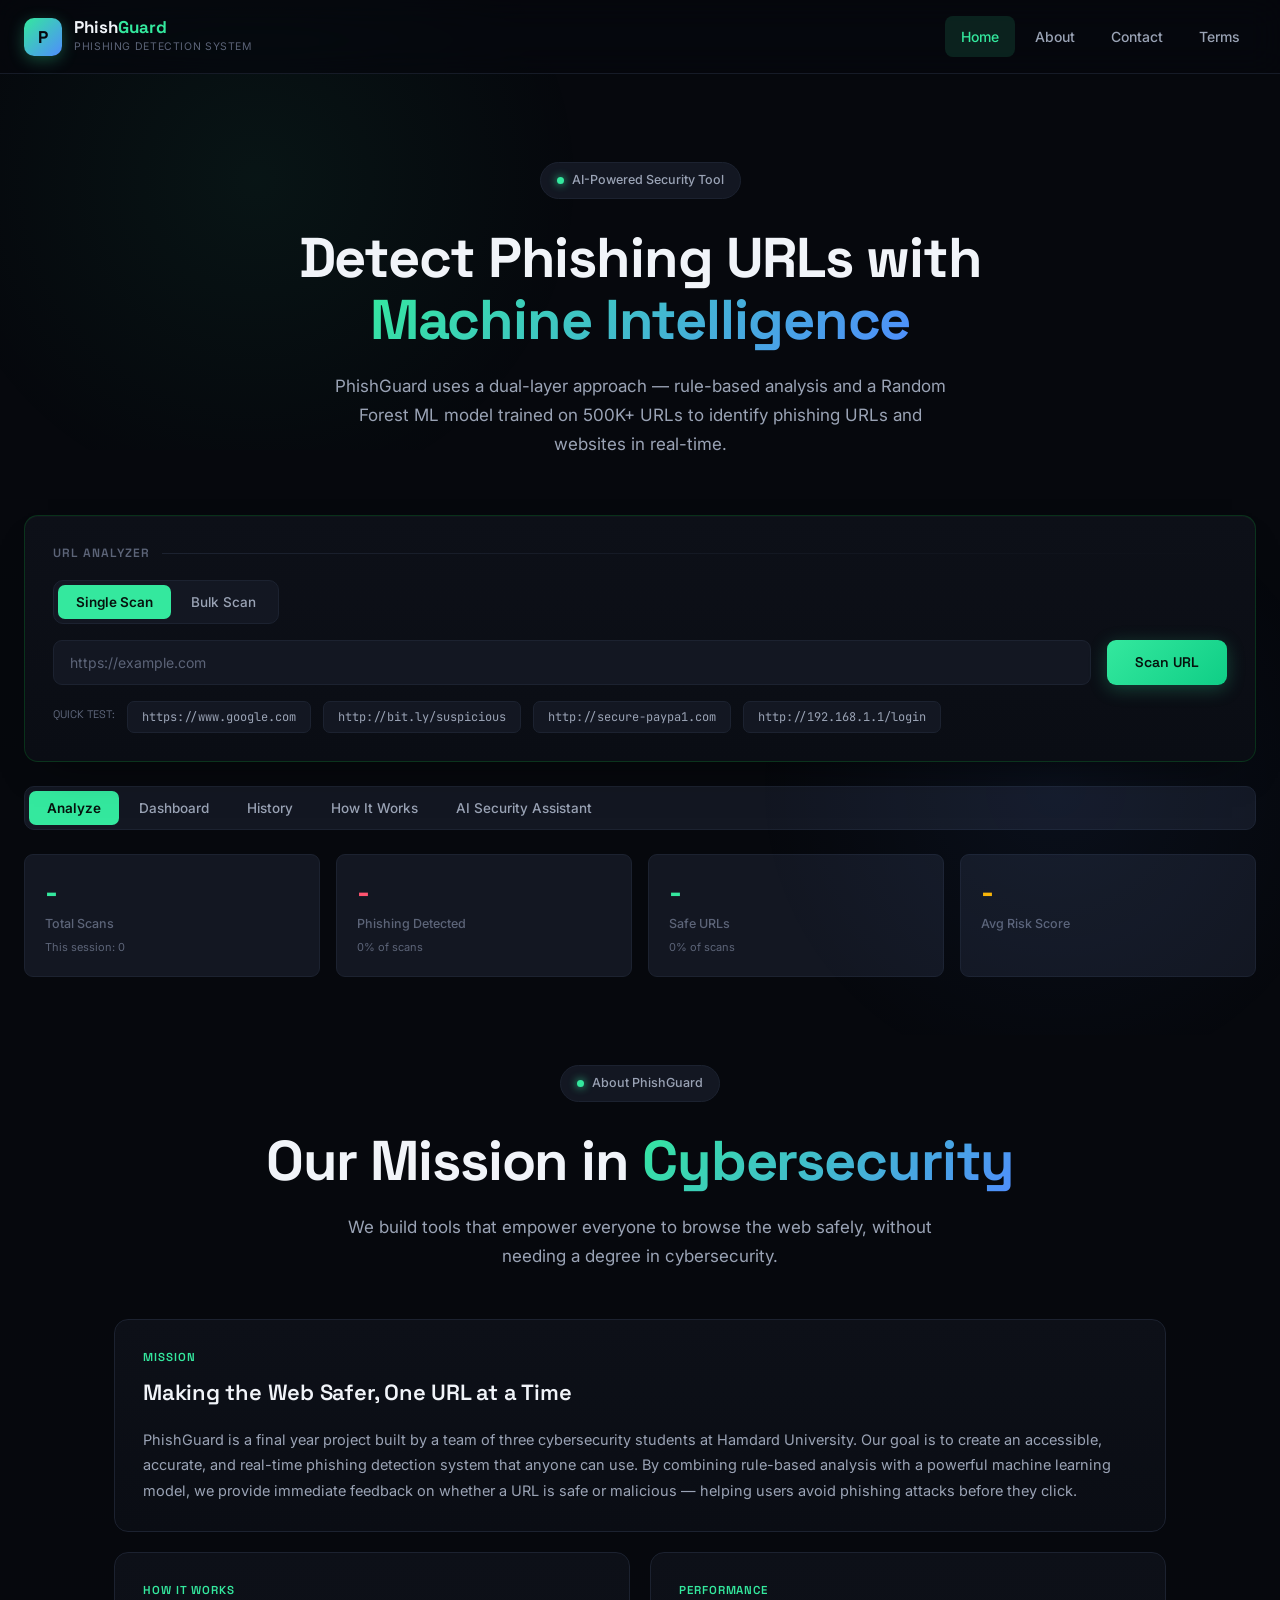
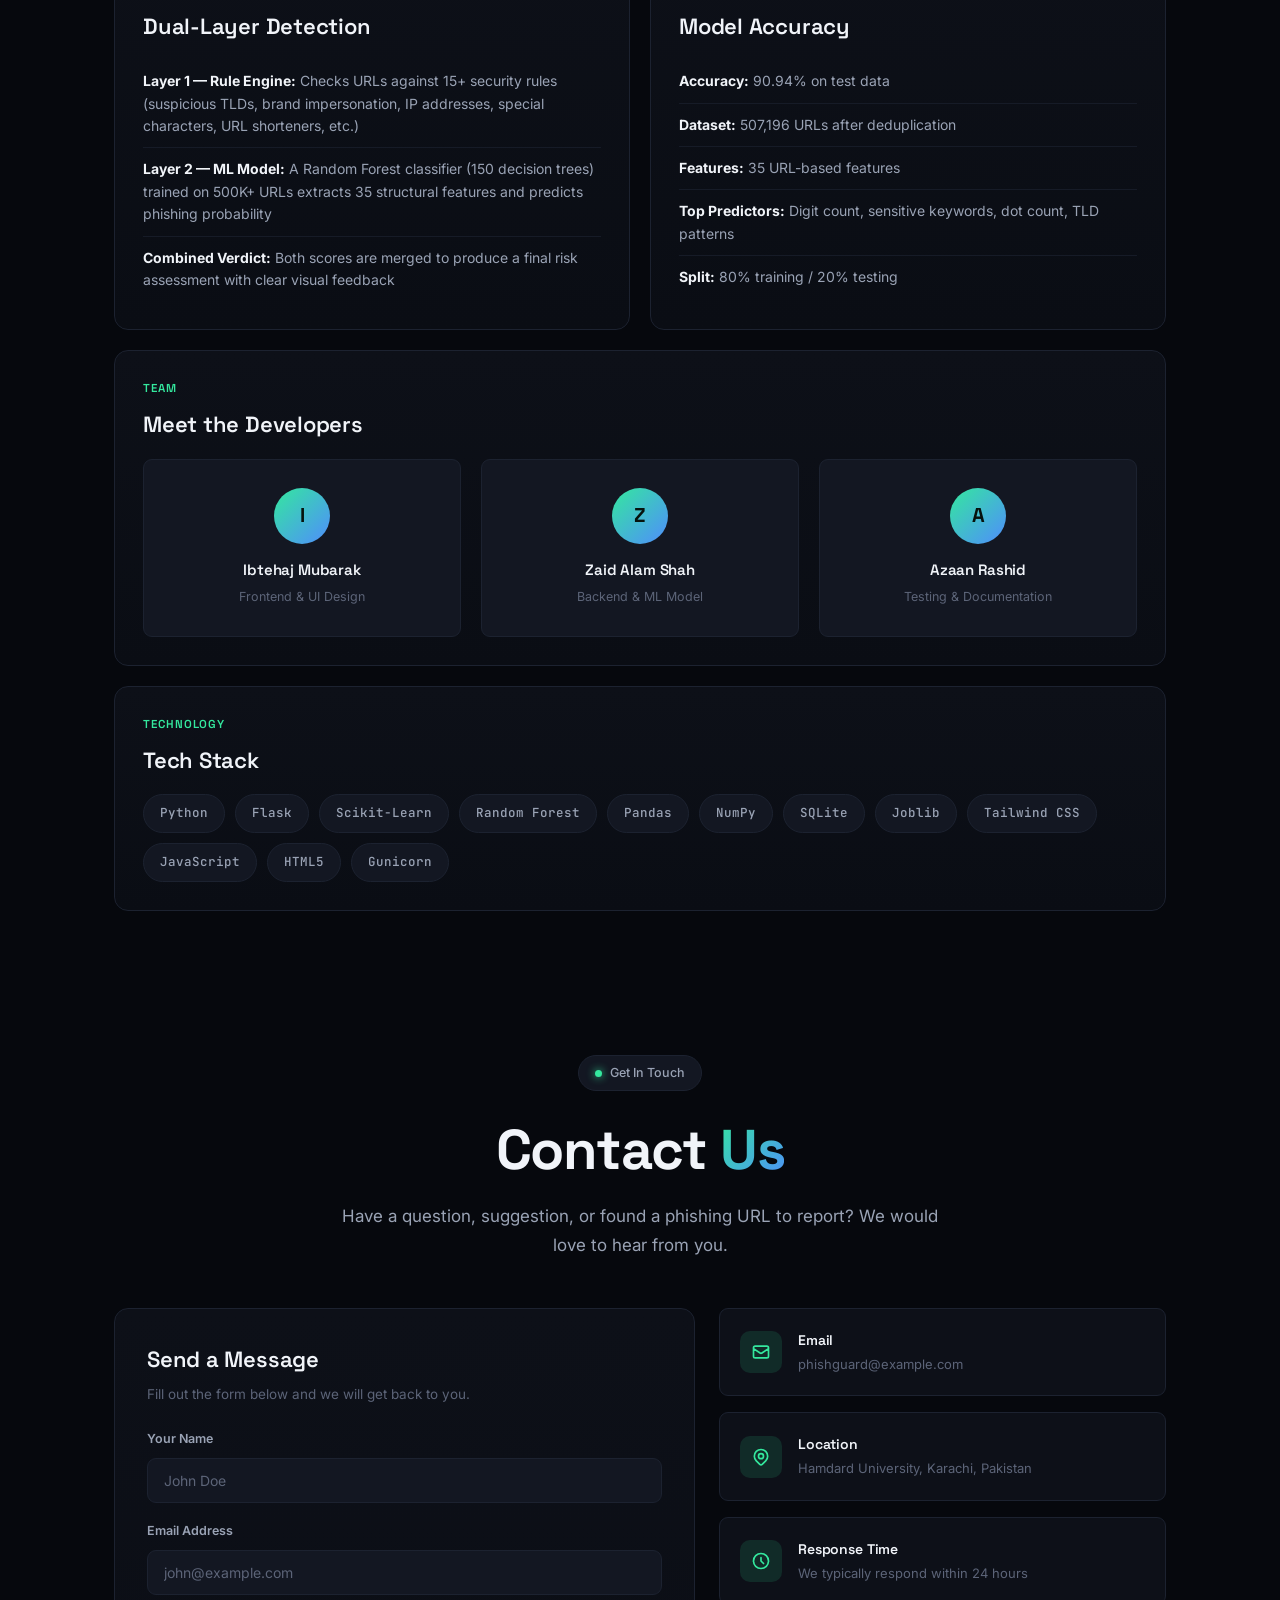
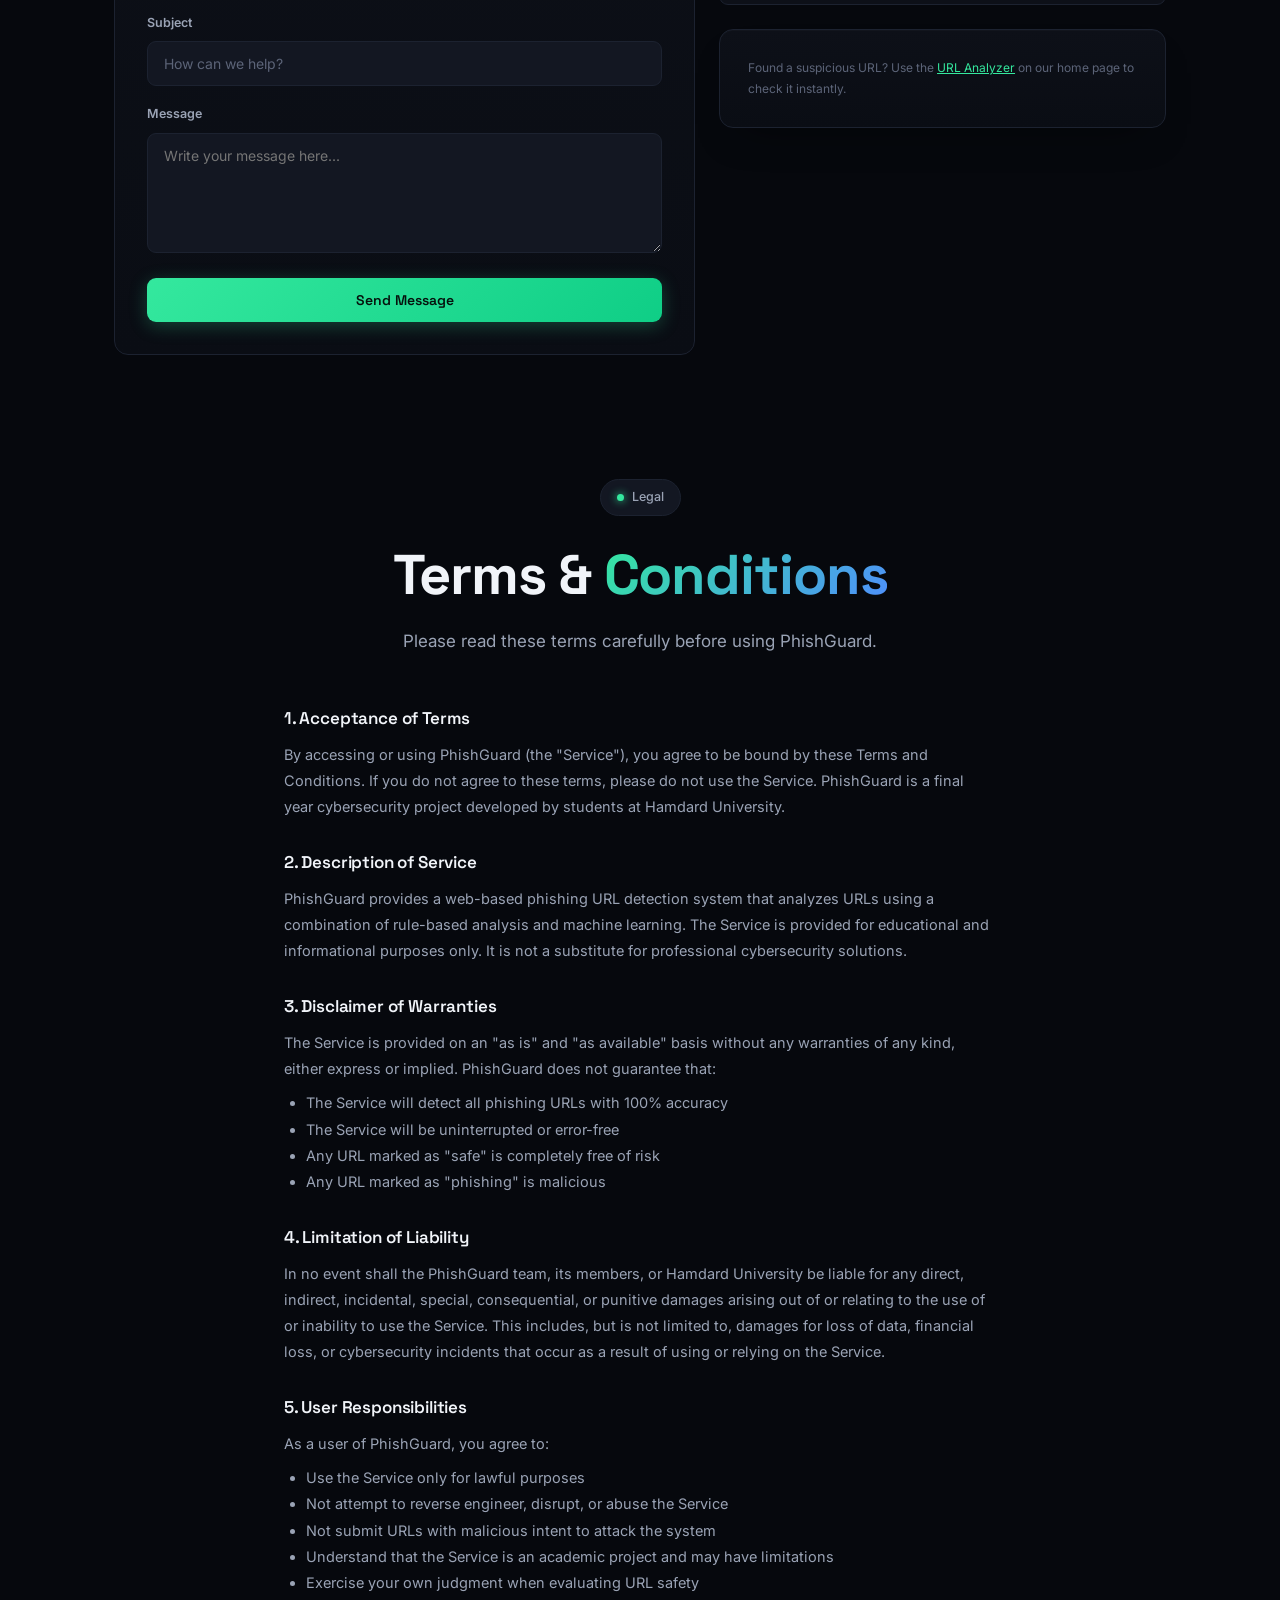
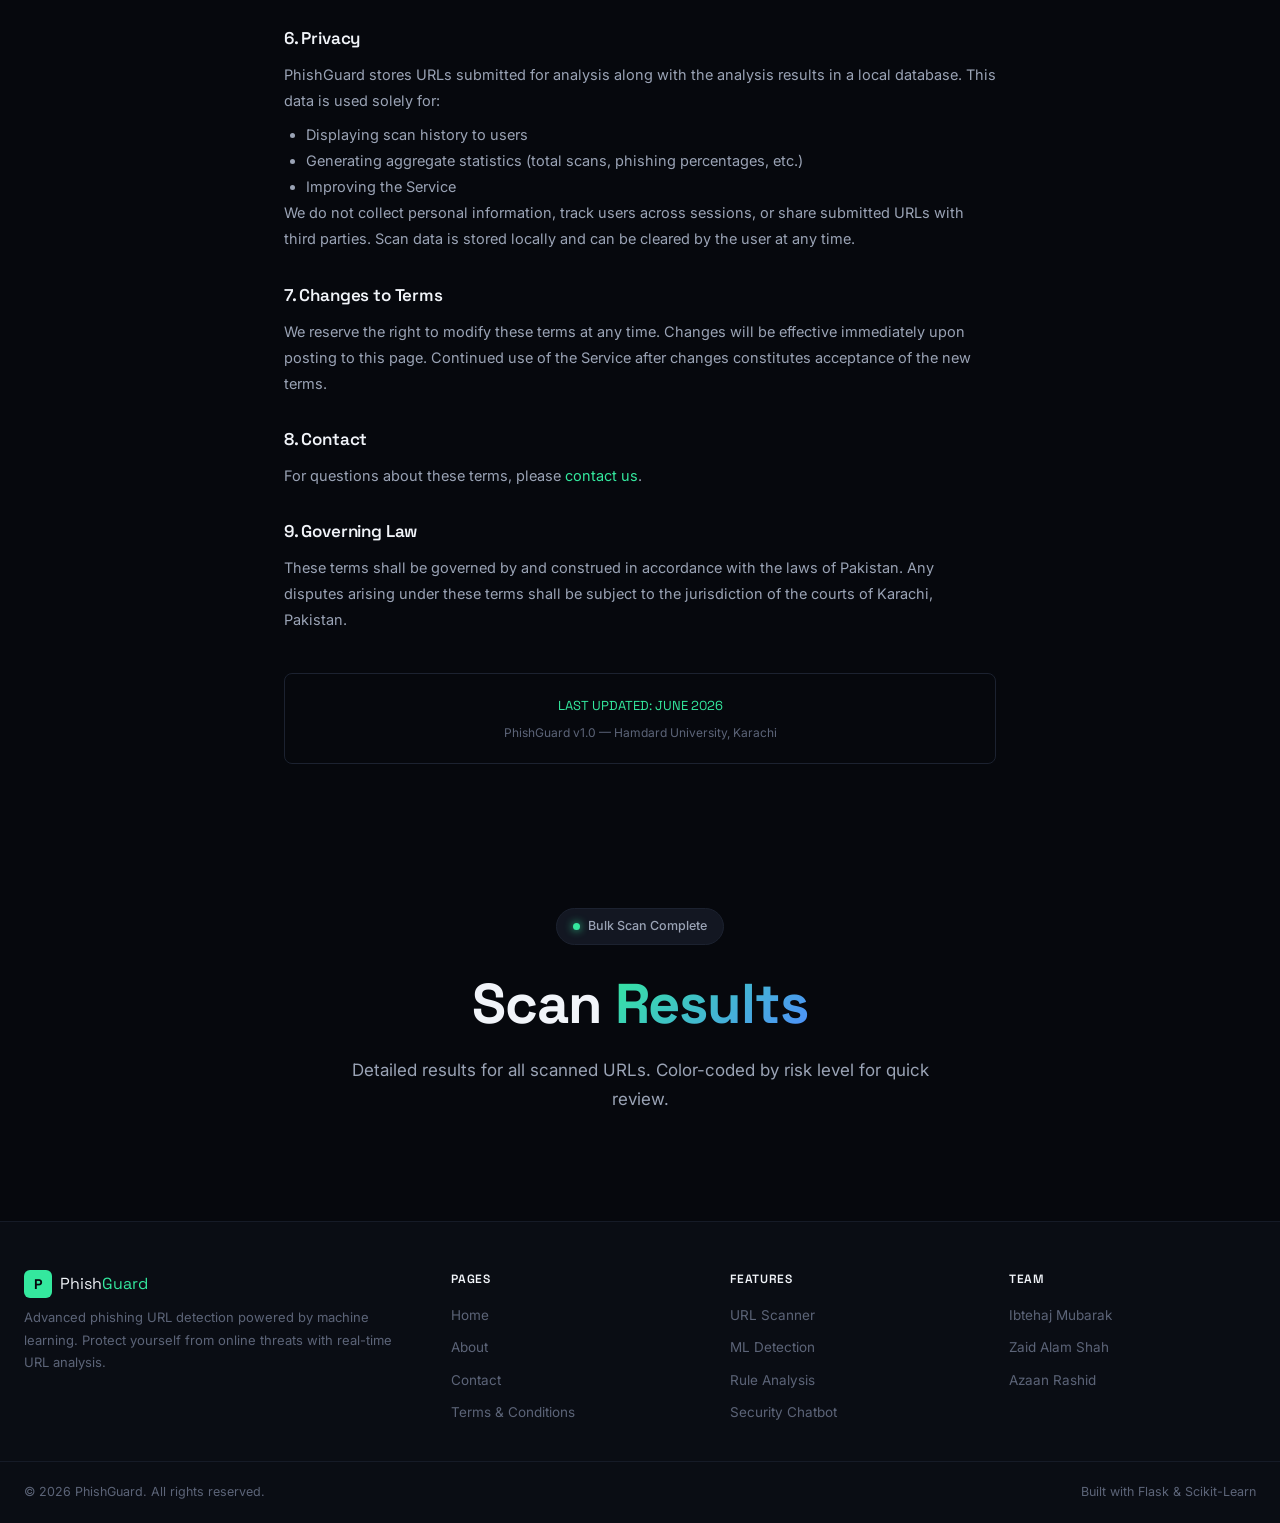
==== frontend/index.html @ bb87b767 "Initial commit: PhishGuard project files" ====
<!DOCTYPE html>
<html lang="en">
<head>
    <meta charset="UTF-8">
    <meta name="viewport" content="width=device-width, initial-scale=1.0">
    <title>PhishGuard - Phishing URL Detector</title>
    <link rel="stylesheet" href="style.css">
</head>
<body>

<nav class="navbar">
    <div class="navbar-inner">
        <a href="/" class="nav-logo">
            <div class="nav-logo-icon">P</div>
            <div>
                <div class="nav-logo-text">Phish<span>Guard</span></div>
                <div class="nav-logo-sub">Phishing Detection System</div>
            </div>
        </a>
        <div class="nav-links">
            <a href="/" class="nav-link active" data-page="home">Home</a>
            <a href="/about" class="nav-link" data-page="about">About</a>
            <a href="/contact" class="nav-link" data-page="contact">Contact</a>
            <a href="/terms" class="nav-link" data-page="terms">Terms</a>
        </div>
    </div>
</nav>

<div id="page-home" class="page-section active">
    <section class="hero">
        <div class="hero-badge">
            <span class="hero-badge-dot"></span>
            AI-Powered Security Tool
        </div>
        <h1>Detect Phishing URLs with<br><span>Machine Intelligence</span></h1>
        <p>PhishGuard uses a dual-layer approach — rule-based analysis and a Random Forest ML model trained on 500K+ URLs to identify phishing URLs and websites in real-time.</p>
    </section>

    <main class="max-w-7xl mx-auto px-4 sm:px-6">
        <div class="card mb-6" style="border-color:rgba(0,255,65,0.15);">
            <div class="flex items-center gap-3 mb-4">
                <div class="section-label">URL Analyzer</div>
                <div class="section-line"></div>
            </div>

            <div class="mode-toggle mb-4">
                <button class="mode-option active" data-mode="single">Single Scan</button>
                <button class="mode-option" data-mode="bulk">Bulk Scan</button>
            </div>

            <div id="singleMode" class="mode-panel active">
                <div class="flex gap-4 mb-4">
                    <input type="url" id="urlInput" placeholder="https://example.com" class="input-field">
                    <button id="analyzeBtn" class="btn-primary" style="white-space:nowrap;">Scan URL</button>
                </div>
                <div class="flex flex-wrap gap-3">
                    <span style="font-size:11px;color:var(--text-muted);font-family:var(--font-heading);padding-top:4px;">QUICK TEST:</span>
                    <button class="example-btn" style="background:var(--bg-elevated);border:1px solid var(--border);padding:6px 14px;border-radius:4px;font-size:11px;color:var(--text-dim);cursor:pointer;font-family:var(--font-body);transition:all 0.2s;">https://www.google.com</button>
                    <button class="example-btn" style="background:var(--bg-elevated);border:1px solid var(--border);padding:6px 14px;border-radius:4px;font-size:11px;color:var(--text-dim);cursor:pointer;font-family:var(--font-body);transition:all 0.2s;">http://bit.ly/suspicious</button>
                    <button class="example-btn" style="background:var(--bg-elevated);border:1px solid var(--border);padding:6px 14px;border-radius:4px;font-size:11px;color:var(--text-dim);cursor:pointer;font-family:var(--font-body);transition:all 0.2s;">http://secure-paypa1.com</button>
                    <button class="example-btn" style="background:var(--bg-elevated);border:1px solid var(--border);padding:6px 14px;border-radius:4px;font-size:11px;color:var(--text-dim);cursor:pointer;font-family:var(--font-body);transition:all 0.2s;">http://192.168.1.1/login</button>
                </div>
            </div>

            <div id="bulkMode" class="mode-panel">
                <div class="mb-4">
                    <textarea id="bulkInput" class="textarea-field" placeholder="Paste URLs, one per line... (Max 20 URLs)&#10;&#10;https://example.com&#10;http://suspicious-site.tk/login&#10;http://bit.ly/abc123" rows="6"></textarea>
                </div>
                <div class="flex items-center gap-4">
                    <button id="bulkAnalyzeBtn" class="btn-primary" style="white-space:nowrap;">Scan All URLs</button>
                    <span id="bulkCount" style="font-size:12px;color:var(--text-muted);font-family:var(--font-heading);letter-spacing:0.5px;"></span>
                </div>
            </div>
        </div>

        <div id="resultContainer" class="hidden mb-6">
            <div class="card">
                <div class="flex items-center gap-3 mb-4">
                    <div class="section-label">Scan Result</div>
                    <div class="section-line"></div>
                    <div id="verdictBadge" class="px-4 py-1.5 rounded-full text-sm font-medium"></div>
                </div>

                <!-- Risk Assessment Bar -->
                <div id="riskAssessBar" class="risk-assess-wrap mb-6">
                    <div class="risk-assess-header">
                        <span class="risk-assess-label">Risk Assessment</span>
                        <span id="riskAssessText" class="risk-assess-value"></span>
                    </div>
                    <div class="risk-assess-track">
                        <div id="riskAssessFill" class="risk-assess-fill"></div>
                        <div class="risk-assess-marker" style="left:33%"></div>
                        <div class="risk-assess-marker" style="left:66%"></div>
                    </div>
                    <div class="risk-assess-legend">
                        <span>Safe</span>
                        <span>Suspicious</span>
                        <span>Dangerous</span>
                    </div>
                </div>

                <div class="grid grid-cols-1 md:grid-cols-3 gap-4 mb-6">
                    <div class="stat-card">
                        <div class="stat-label">ML Prediction</div>
                        <div id="mlPrediction" class="stat-number text-lg"></div>
                        <div class="mt-3">
                            <div style="display:flex;justify-content:space-between;font-size:11px;color:var(--text-muted);margin-bottom:4px;">
                                <span>Probability</span>
                                <span id="mlPercent"></span>
                            </div>
                            <div style="height:8px;background:var(--bg-elevated);border-radius:4px;overflow:hidden;">
                                <div id="mlBar" style="width:0%;height:100%;border-radius:4px;transition:all 0.5s;"></div>
                            </div>
                        </div>
                    </div>
                    <div class="stat-card">
                        <div class="stat-label">Rule Analysis</div>
                        <div id="ruleRisk" class="stat-number text-lg"></div>
                        <div class="mt-3">
                            <div style="display:flex;justify-content:space-between;font-size:11px;color:var(--text-muted);margin-bottom:4px;">
                                <span>Risk Score</span>
                                <span id="rulePercent"></span>
                            </div>
                            <div style="height:8px;background:var(--bg-elevated);border-radius:4px;overflow:hidden;">
                                <div id="ruleBar" style="width:0%;height:100%;border-radius:4px;transition:all 0.5s;"></div>
                            </div>
                        </div>
                    </div>
                    <div class="stat-card">
                        <div class="stat-label">Combined Verdict</div>
                        <div id="combinedScore" class="stat-number text-lg"></div>
                        <div class="mt-3">
                            <div style="display:flex;justify-content:space-between;font-size:11px;color:var(--text-muted);margin-bottom:4px;">
                                <span>Risk Level</span>
                                <span id="combinedPercent"></span>
                            </div>
                            <div style="height:8px;background:var(--bg-elevated);border-radius:4px;overflow:hidden;">
                                <div id="combinedBar" style="width:0%;height:100%;border-radius:4px;transition:all 0.5s;"></div>
                            </div>
                        </div>
                    </div>
                </div>
                <div id="urlShortenerInfo" class="hidden mb-4 p-3 rounded-lg" style="background:var(--bg-elevated);border:1px solid var(--border);">
                    <div class="flex items-center gap-2 mb-2">
                        <span style="font-size:11px;color:#FFB700;font-family:var(--font-heading);">URL Shortener Detected</span>
                        <span style="font-size:10px;background:rgba(255,183,0,0.15);color:#FFB700;padding:2px 8px;border-radius:4px;font-family:var(--font-heading);">Resolved</span>
                    </div>
                    <div style="font-size:12px;color:var(--text-dim);font-family:var(--font-mono);">
                        <div style="display:flex;gap:8px;margin-bottom:4px;">
                            <span style="color:var(--text-muted);white-space:nowrap;">Original:</span>
                            <span id="originalUrl" style="color:var(--text);word-break:break-all;"></span>
                        </div>
                        <div style="display:flex;gap:8px;">
                            <span style="color:var(--text-muted);white-space:nowrap;">Resolved:</span>
                            <span id="resolvedUrl" style="color:var(--primary);word-break:break-all;"></span>
                        </div>
                    </div>
                </div>
                <div id="urlDetails" class="hidden">
                    <div class="flex items-center gap-3 mb-3">
                        <div class="section-label">URL Details</div>
                        <div class="section-line"></div>
                    </div>
                    <div id="detailTable" class="grid grid-cols-2 gap-2 text-sm mb-4" style="font-family:var(--font-mono);"></div>
                </div>
                <div id="issuesContainer" class="hidden">
                    <div class="flex items-center gap-3 mb-3">
                        <div class="section-label">Flagged Issues</div>
                        <div class="section-line"></div>
                    </div>
                    <div id="issuesList" class="space-y-2"></div>
                </div>
            </div>
        </div>

        <div class="tab-bar mb-6">
            <button class="tab-btn active" data-tab="tabAnalyze">Analyze</button>
            <button class="tab-btn" data-tab="tabDashboard">Dashboard</button>
            <button class="tab-btn" data-tab="tabHistory">History</button>
            <button class="tab-btn" data-tab="tabHowItWorks">How It Works</button>
            <button class="tab-btn" data-tab="tabChatbot">AI Security Assistant</button>
        </div>

        <div id="tabAnalyze" class="tab-content active">
            <div class="grid grid-cols-1 lg:grid-cols-4 gap-4 mb-6" id="quickStats">
                <div class="stat-card">
                    <div class="stat-number" id="statTotal">-</div>
                    <div class="stat-label">Total Scans</div>
                    <div style="font-size:11px;color:var(--text-muted);margin-top:4px;">This session: <span id="statSession">0</span></div>
                </div>
                <div class="stat-card">
                    <div class="stat-number" style="color:var(--accent);" id="statPhishing">-</div>
                    <div class="stat-label">Phishing Detected</div>
                    <div style="font-size:11px;color:var(--text-muted);margin-top:4px;"><span id="statPhishingPct">0</span>% of scans</div>
                </div>
                <div class="stat-card">
                    <div class="stat-number" id="statSafe">-</div>
                    <div class="stat-label">Safe URLs</div>
                    <div style="font-size:11px;color:var(--text-muted);margin-top:4px;"><span id="statSafePct">0</span>% of scans</div>
                </div>
                <div class="stat-card">
                    <div class="stat-number" style="color:#FFB700;" id="statAvgRisk">-</div>
                    <div class="stat-label">Avg Risk Score</div>
                </div>
            </div>
        </div>

        <div id="tabDashboard" class="tab-content hidden">
            <div class="card">
                <div class="flex items-center gap-3 mb-4">
                    <div class="section-label">Scan Distribution</div>
                    <div class="section-line"></div>
                </div>
                <div class="grid grid-cols-2 md:grid-cols-4 gap-4 mb-6" id="dashboardCards">
                    <div class="stat-card"><div class="stat-number" id="dashTotal">-</div><div class="stat-label">Total Scans</div></div>
                    <div class="stat-card"><div class="stat-number" style="color:var(--accent);" id="dashPhishing">-</div><div class="stat-label">Phishing</div></div>
                    <div class="stat-card"><div class="stat-number" id="dashSafe">-</div><div class="stat-label">Safe</div></div>
                    <div class="stat-card"><div class="stat-number" style="color:#FFB700;" id="dashAvgRisk">-</div><div class="stat-label">Avg Risk</div></div>
                </div>
                <div class="flex items-center justify-center py-8">
                    <div class="pie-container">
                        <canvas id="pieChart" width="180" height="180"></canvas>
                        <div class="pie-center" id="chartCenterText">0</div>
                    </div>
                </div>
                <div class="flex justify-center gap-8 mt-4">
                    <div class="flex items-center gap-2"><div style="width:10px;height:10px;border-radius:50%;background:var(--primary);"></div><span style="font-size:12px;color:var(--text-dim);">Safe</span></div>
                    <div class="flex items-center gap-2"><div style="width:10px;height:10px;border-radius:50%;background:var(--accent);"></div><span style="font-size:12px;color:var(--text-dim);">Phishing</span></div>
                </div>
            </div>
        </div>

        <div id="tabHistory" class="tab-content hidden">
            <div class="card">
                <div class="flex items-center justify-between mb-4">
                    <div>
                        <div class="section-label">Scan History</div>
                        <p style="font-size:12px;color:var(--text-muted);margin-top:2px;">Recent URL scan results</p>
                    </div>
                    <button id="clearHistory" class="btn-ghost" style="border-color:rgba(239,68,68,0.3);color:var(--destructive);font-size:12px;padding:8px 16px;">Clear All</button>
                </div>
                <div class="table-wrap">
                    <table>
                        <thead><tr><th>URL</th><th>Original</th><th>Result</th><th>ML Score</th><th>Risk</th><th>Issues</th><th>Time</th></tr></thead>
                        <tbody id="historyBody"><tr><td colspan="7" style="text-align:center;padding:40px 0;color:var(--text-muted);font-size:13px;">No scan history yet. Enter a URL above to begin.</td></tr></tbody>
                    </table>
                </div>
            </div>
        </div>

        <div id="tabHowItWorks" class="tab-content hidden">
            <div class="card mb-4">
                <div class="flex items-center gap-3 mb-6">
                    <div class="section-label">How PhishGuard Works</div>
                    <div class="section-line"></div>
                </div>
                <!-- Steps -->
                <div class="hiw-steps">
                    <div class="hiw-step">
                        <div class="hiw-step-num">1</div>
                        <div>
                            <div class="hiw-step-title">Enter a URL</div>
                            <div class="hiw-step-desc">Paste any suspicious link into the URL Analyzer. PhishGuard accepts any web address — shortened URLs are automatically expanded before analysis.</div>
                        </div>
                    </div>
                    <div class="hiw-step">
                        <div class="hiw-step-num">2</div>
                        <div>
                            <div class="hiw-step-title">Rule-Based Analysis</div>
                            <div class="hiw-step-desc">15+ security rules instantly check for red flags — IP-based domains, suspicious TLDs (.tk, .ml, .xyz), brand impersonation, missing HTTPS, excessive subdomains, and more.</div>
                        </div>
                    </div>
                    <div class="hiw-step">
                        <div class="hiw-step-num">3</div>
                        <div>
                            <div class="hiw-step-title">Machine Learning Detection</div>
                            <div class="hiw-step-desc">A Random Forest classifier (150 decision trees, trained on 500K+ URLs) extracts 35 structural features from the URL and predicts phishing probability with 90.94% accuracy.</div>
                        </div>
                    </div>
                    <div class="hiw-step">
                        <div class="hiw-step-num">4</div>
                        <div>
                            <div class="hiw-step-title">Domain Intelligence</div>
                            <div class="hiw-step-desc">WHOIS lookup checks domain age and expiry. SSL certificate is verified. Blacklist APIs (PhishTank, Google Safe Browsing) cross-reference known phishing databases.</div>
                        </div>
                    </div>
                    <div class="hiw-step">
                        <div class="hiw-step-num">5</div>
                        <div>
                            <div class="hiw-step-title">Combined Verdict</div>
                            <div class="hiw-step-desc">All signals are merged into a single risk score. You get a clear Safe / Suspicious / Phishing verdict with a detailed breakdown of every flagged issue.</div>
                        </div>
                    </div>
                </div>
            </div>
            <!-- What we detect grid -->
            <div class="card">
                <div class="flex items-center gap-3 mb-5">
                    <div class="section-label">What We Detect</div>
                    <div class="section-line"></div>
                </div>
                <div class="hiw-detect-grid">
                    <div class="hiw-detect-item">
                        <div class="hiw-detect-icon">⚠</div>
                        <div>
                            <div class="hiw-detect-title">Brand Impersonation</div>
                            <div class="hiw-detect-desc">Fake PayPal, Google, Amazon, bank domains using typosquatting or lookalike characters</div>
                        </div>
                    </div>
                    <div class="hiw-detect-item">
                        <div class="hiw-detect-icon">🔗</div>
                        <div>
                            <div class="hiw-detect-title">URL Shorteners</div>
                            <div class="hiw-detect-desc">bit.ly, tinyurl, and 50+ shortener services that hide the real destination</div>
                        </div>
                    </div>
                    <div class="hiw-detect-item">
                        <div class="hiw-detect-icon">🌐</div>
                        <div>
                            <div class="hiw-detect-title">Suspicious TLDs</div>
                            <div class="hiw-detect-desc">High-risk extensions (.tk, .ml, .ga, .cf, .xyz) commonly used in phishing campaigns</div>
                        </div>
                    </div>
                    <div class="hiw-detect-item">
                        <div class="hiw-detect-icon">📡</div>
                        <div>
                            <div class="hiw-detect-title">IP-Based URLs</div>
                            <div class="hiw-detect-desc">Direct IP address URLs (e.g. http://192.168.1.1/login) that bypass DNS entirely</div>
                        </div>
                    </div>
                    <div class="hiw-detect-item">
                        <div class="hiw-detect-icon">🔒</div>
                        <div>
                            <div class="hiw-detect-title">Missing HTTPS / SSL</div>
                            <div class="hiw-detect-desc">Unencrypted HTTP connections and invalid or missing SSL certificates</div>
                        </div>
                    </div>
                    <div class="hiw-detect-item">
                        <div class="hiw-detect-icon">🕵</div>
                        <div>
                            <div class="hiw-detect-title">Obfuscation Techniques</div>
                            <div class="hiw-detect-desc">Encoded characters, excessive subdomains, redirect chains, and homograph attacks</div>
                        </div>
                    </div>
                </div>
            </div>
        </div>

        <div id="tabChatbot" class="tab-content hidden">
            <div class="card">
                <div class="flex items-center gap-3 mb-4">
                    <div class="section-label">Security Assistant</div>
                    <div class="section-line"></div>
                </div>
                <div id="chatMessages" style="height:360px;overflow-y:auto;padding:8px 0;">
                    <div class="chat-message">
                        <div class="chat-avatar">PG</div>
                        <div class="chat-bubble"><p>Hello! I am PhishGuard's security assistant. Ask me about phishing types, how to detect phishing, staying safe online, URL safety, 2FA, ransomware, or how PhishGuard works.</p></div>
                    </div>
                </div>
                <div class="flex gap-3 mt-4">
                    <input type="text" id="chatInput" placeholder="Ask a question..." class="input-field">
                    <button id="chatSend" class="btn-primary" style="white-space:nowrap;">Send</button>
                </div>
                <div class="flex flex-wrap gap-2 mt-3">
                    <button class="chat-quick" style="background:var(--bg-elevated);border:1px solid var(--border);padding:4px 12px;border-radius:4px;font-size:11px;color:var(--text-dim);cursor:pointer;font-family:var(--font-body);">What is phishing?</button>
                    <button class="chat-quick" style="background:var(--bg-elevated);border:1px solid var(--border);padding:4px 12px;border-radius:4px;font-size:11px;color:var(--text-dim);cursor:pointer;font-family:var(--font-body);">How to detect phishing?</button>
                    <button class="chat-quick" style="background:var(--bg-elevated);border:1px solid var(--border);padding:4px 12px;border-radius:4px;font-size:11px;color:var(--text-dim);cursor:pointer;font-family:var(--font-body);">How does PhishGuard work?</button>
                    <button class="chat-quick" style="background:var(--bg-elevated);border:1px solid var(--border);padding:4px 12px;border-radius:4px;font-size:11px;color:var(--text-dim);cursor:pointer;font-family:var(--font-body);">What is 2FA?</button>
                </div>
            </div>
        </div>
    </main>
</div>

<div id="page-about" class="page-section">
    <section class="page-header">
        <div class="hero-badge" style="display:inline-flex;">
            <span class="hero-badge-dot"></span>
            About PhishGuard
        </div>
        <h1>Our Mission in <span>Cybersecurity</span></h1>
        <p>We build tools that empower everyone to browse the web safely, without needing a degree in cybersecurity.</p>
    </section>
    <div class="about-grid">
        <div class="about-card full">
            <h3>Mission</h3>
            <h2>Making the Web Safer, One URL at a Time</h2>
            <p>PhishGuard is a final year project built by a team of three cybersecurity students at Hamdard University. Our goal is to create an accessible, accurate, and real-time phishing detection system that anyone can use. By combining rule-based analysis with a powerful machine learning model, we provide immediate feedback on whether a URL is safe or malicious — helping users avoid phishing attacks before they click.</p>
        </div>
        <div class="about-card">
            <h3>How It Works</h3>
            <h2>Dual-Layer Detection</h2>
            <ul>
                <li><strong style="color:var(--text);">Layer 1 — Rule Engine:</strong> Checks URLs against 15+ security rules (suspicious TLDs, brand impersonation, IP addresses, special characters, URL shorteners, etc.)</li>
                <li><strong style="color:var(--text);">Layer 2 — ML Model:</strong> A Random Forest classifier (150 decision trees) trained on 500K+ URLs extracts 35 structural features and predicts phishing probability</li>
                <li><strong style="color:var(--text);">Combined Verdict:</strong> Both scores are merged to produce a final risk assessment with clear visual feedback</li>
            </ul>
        </div>
        <div class="about-card">
            <h3>Performance</h3>
            <h2>Model Accuracy</h2>
            <ul>
                <li><strong style="color:var(--text);">Accuracy:</strong> 90.94% on test data</li>
                <li><strong style="color:var(--text);">Dataset:</strong> 507,196 URLs after deduplication</li>
                <li><strong style="color:var(--text);">Features:</strong> 35 URL-based features</li>
                <li><strong style="color:var(--text);">Top Predictors:</strong> Digit count, sensitive keywords, dot count, TLD patterns</li>
                <li><strong style="color:var(--text);">Split:</strong> 80% training / 20% testing</li>
            </ul>
        </div>
        <div class="about-card full">
            <h3>Team</h3>
            <h2>Meet the Developers</h2>
            <div class="team-grid">
                <div class="team-card">
                    <div class="team-avatar">I</div>
                    <h4>Ibtehaj Mubarak</h4>
                    <p>Frontend &amp; UI Design</p>
                </div>
                <div class="team-card">
                    <div class="team-avatar">Z</div>
                    <h4>Zaid Alam Shah</h4>
                    <p>Backend &amp; ML Model</p>
                </div>
                <div class="team-card">
                    <div class="team-avatar">A</div>
                    <h4>Azaan Rashid</h4>
                    <p>Testing &amp; Documentation</p>
                </div>
            </div>
        </div>
        <div class="about-card full">
            <h3>Technology</h3>
            <h2>Tech Stack</h2>
            <div class="tech-stack">
                <span class="tech-badge">Python</span>
                <span class="tech-badge">Flask</span>
                <span class="tech-badge">Scikit-Learn</span>
                <span class="tech-badge">Random Forest</span>
                <span class="tech-badge">Pandas</span>
                <span class="tech-badge">NumPy</span>
                <span class="tech-badge">SQLite</span>
                <span class="tech-badge">Joblib</span>
                <span class="tech-badge">Tailwind CSS</span>
                <span class="tech-badge">JavaScript</span>
                <span class="tech-badge">HTML5</span>
                <span class="tech-badge">Gunicorn</span>
            </div>
        </div>
    </div>
</div>

<div id="page-contact" class="page-section">
    <section class="page-header">
        <div class="hero-badge" style="display:inline-flex;">
            <span class="hero-badge-dot"></span>
            Get In Touch
        </div>
        <h1>Contact <span>Us</span></h1>
        <p>Have a question, suggestion, or found a phishing URL to report? We would love to hear from you.</p>
    </section>
    <div class="contact-grid" style="padding-bottom:60px;">
        <div class="contact-form">
            <h2>Send a Message</h2>
            <p>Fill out the form below and we will get back to you.</p>
            <form id="contactForm">
                <div class="form-group">
                    <label for="name">Your Name</label>
                    <input type="text" id="name" class="input-field" placeholder="John Doe" required>
                </div>
                <div class="form-group">
                    <label for="email">Email Address</label>
                    <input type="email" id="email" class="input-field" placeholder="john@example.com" required>
                </div>
                <div class="form-group">
                    <label for="subject">Subject</label>
                    <input type="text" id="subject" class="input-field" placeholder="How can we help?" required>
                </div>
                <div class="form-group">
                    <label for="message">Message</label>
                    <textarea id="message" placeholder="Write your message here..." required></textarea>
                </div>
                <button type="submit" class="btn-primary" style="width:100%;">Send Message</button>
            </form>
            <div id="contactSuccess" class="hidden" style="display:none;margin-top:16px;padding:16px;background:var(--primary-dim);border:1px solid rgba(0,255,65,0.2);border-radius:8px;text-align:center;">
                <p style="color:var(--primary);font-family:var(--font-heading);">MESSAGE SENT</p>
                <p style="font-size:13px;color:var(--text-dim);margin-top:4px;">Thank you for reaching out. We will respond shortly.</p>
            </div>
        </div>
        <div class="contact-info">
            <div class="contact-info-card">
                <div class="contact-icon">
                    <svg fill="none" stroke="currentColor" viewBox="0 0 24 24"><path stroke-linecap="round" stroke-linejoin="round" stroke-width="2" d="M3 8l7.89 5.26a2 2 0 002.22 0L21 8M5 19h14a2 2 0 002-2V7a2 2 0 00-2-2H5a2 2 0 00-2 2v10a2 2 0 002 2z"/></svg>
                </div>
                <div>
                    <h4>Email</h4>
                    <p>phishguard@example.com</p>
                </div>
            </div>
            <div class="contact-info-card">
                <div class="contact-icon">
                    <svg fill="none" stroke="currentColor" viewBox="0 0 24 24"><path stroke-linecap="round" stroke-linejoin="round" stroke-width="2" d="M17.657 16.657L13.414 20.9a1.998 1.998 0 01-2.827 0l-4.244-4.243a8 8 0 1111.314 0z"/><path stroke-linecap="round" stroke-linejoin="round" stroke-width="2" d="M15 11a3 3 0 11-6 0 3 3 0 016 0z"/></svg>
                </div>
                <div>
                    <h4>Location</h4>
                    <p>Hamdard University, Karachi, Pakistan</p>
                </div>
            </div>
            <div class="contact-info-card">
                <div class="contact-icon">
                    <svg fill="none" stroke="currentColor" viewBox="0 0 24 24"><path stroke-linecap="round" stroke-linejoin="round" stroke-width="2" d="M12 8v4l3 3m6-3a9 9 0 11-18 0 9 9 0 0118 0z"/></svg>
                </div>
                <div>
                    <h4>Response Time</h4>
                    <p>We typically respond within 24 hours</p>
                </div>
            </div>
            <div class="card" style="margin-top:8px;">
                <p style="font-size:12px;color:var(--text-muted);line-height:1.7;">
                    Found a suspicious URL? Use the <a href="/" style="color:var(--primary);">URL Analyzer</a> on our home page to check it instantly.
                </p>
            </div>
        </div>
    </div>
</div>

<div id="page-terms" class="page-section">
    <section class="page-header">
        <div class="hero-badge" style="display:inline-flex;">
            <span class="hero-badge-dot"></span>
            Legal
        </div>
        <h1>Terms &amp; <span>Conditions</span></h1>
        <p>Please read these terms carefully before using PhishGuard.</p>
    </section>
    <div class="terms-content">
        <section><h2>1. Acceptance of Terms</h2><p>By accessing or using PhishGuard (the "Service"), you agree to be bound by these Terms and Conditions. If you do not agree to these terms, please do not use the Service. PhishGuard is a final year cybersecurity project developed by students at Hamdard University.</p></section>
        <section><h2>2. Description of Service</h2><p>PhishGuard provides a web-based phishing URL detection system that analyzes URLs using a combination of rule-based analysis and machine learning. The Service is provided for educational and informational purposes only. It is not a substitute for professional cybersecurity solutions.</p></section>
        <section><h2>3. Disclaimer of Warranties</h2><p>The Service is provided on an "as is" and "as available" basis without any warranties of any kind, either express or implied. PhishGuard does not guarantee that:</p><ul><li>The Service will detect all phishing URLs with 100% accuracy</li><li>The Service will be uninterrupted or error-free</li><li>Any URL marked as "safe" is completely free of risk</li><li>Any URL marked as "phishing" is malicious</li></ul></section>
        <section><h2>4. Limitation of Liability</h2><p>In no event shall the PhishGuard team, its members, or Hamdard University be liable for any direct, indirect, incidental, special, consequential, or punitive damages arising out of or relating to the use of or inability to use the Service. This includes, but is not limited to, damages for loss of data, financial loss, or cybersecurity incidents that occur as a result of using or relying on the Service.</p></section>
        <section><h2>5. User Responsibilities</h2><p>As a user of PhishGuard, you agree to:</p><ul><li>Use the Service only for lawful purposes</li><li>Not attempt to reverse engineer, disrupt, or abuse the Service</li><li>Not submit URLs with malicious intent to attack the system</li><li>Understand that the Service is an academic project and may have limitations</li><li>Exercise your own judgment when evaluating URL safety</li></ul></section>
        <section><h2>6. Privacy</h2><p>PhishGuard stores URLs submitted for analysis along with the analysis results in a local database. This data is used solely for:</p><ul><li>Displaying scan history to users</li><li>Generating aggregate statistics (total scans, phishing percentages, etc.)</li><li>Improving the Service</li></ul><p>We do not collect personal information, track users across sessions, or share submitted URLs with third parties. Scan data is stored locally and can be cleared by the user at any time.</p></section>
        <section><h2>7. Changes to Terms</h2><p>We reserve the right to modify these terms at any time. Changes will be effective immediately upon posting to this page. Continued use of the Service after changes constitutes acceptance of the new terms.</p></section>
        <section><h2>8. Contact</h2><p>For questions about these terms, please <a href="/contact" style="color:var(--primary);">contact us</a>.</p></section>
        <section><h2>9. Governing Law</h2><p>These terms shall be governed by and construed in accordance with the laws of Pakistan. Any disputes arising under these terms shall be subject to the jurisdiction of the courts of Karachi, Pakistan.</p></section>
        <div style="margin-top:40px;padding:20px;border:1px solid var(--border);border-radius:8px;text-align:center;">
            <p style="font-family:var(--font-heading);color:var(--primary);font-size:13px;">LAST UPDATED: JUNE 2026</p>
            <p style="font-size:12px;color:var(--text-muted);margin-top:4px;">PhishGuard v1.0 — Hamdard University, Karachi</p>
        </div>
    </div>
</div>

<div id="page-results" class="page-section">
    <section class="page-header">
        <div class="hero-badge" style="display:inline-flex;">
            <span class="hero-badge-dot"></span>
            Bulk Scan Complete
        </div>
        <h1>Scan <span>Results</span></h1>
        <p>Detailed results for all scanned URLs. Color-coded by risk level for quick review.</p>
    </section>
    <main class="max-w-7xl mx-auto px-4 sm:px-6" id="resultsApp">
        <div id="resultsEmpty" class="hidden" style="text-align:center;padding:60px 0;">
            <div style="font-family:var(--font-heading);font-size:48px;color:var(--text-muted);margin-bottom:16px;">:</div>
            <p style="color:var(--text-dim);margin-bottom:24px;">No results found. Please run a bulk scan from the home page.</p>
            <a href="/" class="btn-primary" style="display:inline-block;text-decoration:none;">Back to Home</a>
        </div>
        <div id="resultsContent" class="hidden">
            <div class="summary-bar" id="summaryBar"></div>
            <div class="card" style="border-color:rgba(0,255,65,0.15);">
                <div class="flex items-center gap-3 mb-4">
                    <div style="font-family:var(--font-heading);color:var(--primary);font-size:13px;">DETAILED_RESULTS</div>
                    <div style="flex:1;height:1px;background:linear-gradient(90deg,var(--border-glow),transparent);"></div>
                    <span id="resultCount" style="font-size:11px;color:var(--text-muted);font-family:var(--font-heading);"></span>
                </div>
                <div id="resultsList"></div>
            </div>
            <div style="text-align:center;padding:32px 0;">
                <a href="/" class="btn-primary" style="display:inline-block;text-decoration:none;">Back to Home</a>
            </div>
        </div>
    </main>
</div>

<div id="loadingOverlay" class="hidden" style="position:fixed;inset:0;background:rgba(0,0,0,0.85);backdrop-filter:blur(8px);display:none;align-items:center;justify-content:center;z-index:999;">
    <div class="card" style="text-align:center;padding:40px;min-width:340px;" id="loadingCard">
        <div class="loader"></div>
        <p id="loadingTitle" style="font-family:var(--font-heading);color:var(--primary);margin-bottom:4px;">ANALYZING URL</p>
        <p id="loadingSub" style="font-size:12px;color:var(--text-muted);">Running ML model and rule-based checks</p>
        <div id="loadingProgress" style="margin-top:20px;display:none;">
            <div style="display:flex;justify-content:space-between;font-size:11px;color:var(--text-muted);margin-bottom:6px;">
                <span id="progressText">0 / 0 URLs</span>
                <span id="progressPct">0%</span>
            </div>
            <div style="height:6px;background:var(--bg-elevated);border-radius:3px;overflow:hidden;">
                <div id="progressBar" style="width:0%;height:100%;background:var(--primary);border-radius:3px;transition:width 0.3s;"></div>
            </div>
        </div>
    </div>
</div>

<footer class="footer">
    <div class="footer-inner">
        <div class="footer-brand">
            <div style="display:flex;align-items:center;gap:8px;margin-bottom:8px;">
                <div style="width:28px;height:28px;background:var(--primary);border-radius:6px;display:flex;align-items:center;justify-content:center;font-family:var(--font-heading);font-weight:700;font-size:14px;color:var(--bg);">P</div>
                <span style="font-family:var(--font-heading);color:var(--text);">Phish<span style="color:var(--primary);">Guard</span></span>
            </div>
            <p>Advanced phishing URL detection powered by machine learning. Protect yourself from online threats with real-time URL analysis.</p>
        </div>
        <div>
            <h4>Pages</h4>
            <a href="/">Home</a>
            <a href="/about">About</a>
            <a href="/contact">Contact</a>
            <a href="/terms">Terms & Conditions</a>
        </div>
        <div>
            <h4>Features</h4>
            <a>URL Scanner</a>
            <a>ML Detection</a>
            <a>Rule Analysis</a>
            <a>Security Chatbot</a>
        </div>
        <div>
            <h4>Team</h4>
            <a>Ibtehaj Mubarak</a>
            <a>Zaid Alam Shah</a>
            <a>Azaan Rashid</a>
        </div>
    </div>
    <div class="footer-bottom">
        <span>&copy; 2026 PhishGuard. All rights reserved.</span>
        <span>Built with Flask &amp; Scikit-Learn</span>
    </div>
</footer>

<script src="script.js"></script>
</body>
</html>
---- frontend/style.css ----
@import url('https://fonts.googleapis.com/css2?family=Space+Grotesk:wght@400;500;600;700&family=Inter:wght@400;500;600;700;800&family=JetBrains+Mono:wght@400;500;600&display=swap');

:root {
    /* Core palette — deep space navy instead of flat black */
    --bg: #06080d;
    --bg-soft: #0a0d14;
    --bg-card: #0d1018;
    --bg-elevated: #131722;
    --border: #1c2230;
    --border-soft: #161b27;

    /* Primary accent — refined emerald, less neon-CRT, more "premium SaaS" */
    --primary: #34e89e;
    --primary-deep: #0fce86;
    --primary-dim: rgba(52, 232, 158, 0.12);
    --primary-glow: 0 0 24px rgba(52, 232, 158, 0.25);
    --primary-glow-strong: 0 0 48px rgba(52, 232, 158, 0.4);

    /* Secondary accent — electric blue, gives that two-tone premium-security feel */
    --secondary: #4f8dfd;
    --secondary-dim: rgba(79, 141, 253, 0.12);

    /* Danger / phishing accent */
    --accent: #ff5470;
    --accent-dim: rgba(255, 84, 112, 0.12);
    --accent-glow: 0 0 24px rgba(255, 84, 112, 0.25);

    /* Warning */
    --warning: #ffb648;

    /* Text */
    --text: #f1f4f9;
    --text-dim: #9aa3b5;
    --text-muted: #5c6478;

    --destructive: #ff5470;
    --ring: #34e89e;

    --font-heading: 'Space Grotesk', 'Inter', sans-serif;
    --font-body: 'Inter', sans-serif;
    --font-mono: 'JetBrains Mono', monospace;

    --radius: 14px;
    --radius-sm: 9px;
}

* {
    margin: 0;
    padding: 0;
    box-sizing: border-box;
}

html { scroll-behavior: smooth; }

body {
    font-family: var(--font-body);
    background: var(--bg);
    color: var(--text);
    min-height: 100vh;
    line-height: 1.65;
    position: relative;
    overflow-x: hidden;
    -webkit-font-smoothing: antialiased;
}

/* Ambient background — soft glow orbs instead of CRT scanlines */
body::before {
    content: '';
    position: fixed;
    top: -10%;
    left: -10%;
    width: 60%;
    height: 60%;
    background: radial-gradient(circle, rgba(52, 232, 158, 0.06) 0%, transparent 70%);
    pointer-events: none;
    z-index: 0;
}
body::after {
    content: '';
    position: fixed;
    bottom: -15%;
    right: -10%;
    width: 55%;
    height: 55%;
    background: radial-gradient(circle, rgba(79, 141, 253, 0.06) 0%, transparent 70%);
    pointer-events: none;
    z-index: 0;
}

::selection { background: var(--primary-dim); color: var(--primary); }
::-webkit-scrollbar { width: 8px; height: 8px; }
::-webkit-scrollbar-track { background: var(--bg); }
::-webkit-scrollbar-thumb { background: var(--border); border-radius: 4px; }
::-webkit-scrollbar-thumb:hover { background: var(--text-muted); }

h1, h2, h3, h4 { font-family: var(--font-heading); font-weight: 600; letter-spacing: -0.01em; }

a { color: inherit; }

.hidden { display: none !important; }
.mb-6 { margin-bottom: 24px; } .mb-4 { margin-bottom: 16px; } .mb-3 { margin-bottom: 12px; } .mt-3 { margin-top: 12px; } .mt-4 { margin-top: 16px; }
.flex { display: flex; } .items-center { align-items: center; } .justify-between { justify-content: space-between; }
.justify-center { justify-content: center; } .justify-end { justify-content: flex-end; }
.gap-2 { gap: 8px; } .gap-3 { gap: 12px; } .gap-4 { gap: 16px; } .gap-8 { gap: 32px; }
.grid { display: grid; } .grid-cols-1 { grid-template-columns: 1fr; }
.grid-cols-2 { grid-template-columns: repeat(2,1fr); } .grid-cols-3 { grid-template-columns: repeat(3,1fr); }
.flex-wrap { flex-wrap: wrap; }
.max-w-7xl { max-width: 1280px; } .mx-auto { margin-left: auto; margin-right: auto; }
.px-4 { padding-left: 16px; padding-right: 16px; }
.space-y-2 > * + * { margin-top: 8px; }
.text-lg { font-size: 18px; }
@media (min-width: 768px) {
    .md\:grid-cols-3 { grid-template-columns: repeat(3,1fr); }
    .md\:grid-cols-4 { grid-template-columns: repeat(4,1fr); }
    .sm\:px-6 { padding-left: 24px; padding-right: 24px; }
}
@media (min-width: 1024px) {
    .lg\:grid-cols-4 { grid-template-columns: repeat(4,1fr); }
}

/* ============ NAVBAR ============ */
.navbar {
    position: sticky;
    top: 0;
    z-index: 100;
    background: rgba(6, 8, 13, 0.72);
    backdrop-filter: blur(16px) saturate(140%);
    -webkit-backdrop-filter: blur(16px) saturate(140%);
    border-bottom: 1px solid var(--border-soft);
}
.navbar-inner {
    max-width: 1280px;
    margin: 0 auto;
    padding: 16px 24px;
    display: flex;
    align-items: center;
    justify-content: space-between;
}
.nav-logo {
    display: flex;
    align-items: center;
    gap: 12px;
    text-decoration: none;
}
.nav-logo-icon {
    width: 38px;
    height: 38px;
    border-radius: 10px;
    background: linear-gradient(135deg, var(--primary), var(--secondary));
    display: flex;
    align-items: center;
    justify-content: center;
    font-family: var(--font-heading);
    font-weight: 700;
    font-size: 17px;
    color: #06080d;
    box-shadow: 0 4px 16px rgba(52, 232, 158, 0.3);
}
.nav-logo-text {
    font-family: var(--font-heading);
    font-weight: 700;
    font-size: 17px;
    color: var(--text);
    line-height: 1.1;
}
.nav-logo-text span { color: var(--primary); }
.nav-logo-sub {
    font-size: 10.5px;
    color: var(--text-muted);
    letter-spacing: 0.06em;
    text-transform: uppercase;
    margin-top: 2px;
}
.nav-links { display: flex; align-items: center; gap: 4px; }
.nav-link {
    text-decoration: none;
    color: var(--text-dim);
    font-size: 14px;
    font-weight: 500;
    padding: 9px 16px;
    border-radius: 8px;
    transition: all 0.2s ease;
}
.nav-link:hover { color: var(--text); background: rgba(255,255,255,0.04); }
.nav-link.active { color: var(--primary); background: var(--primary-dim); }

/* ============ HERO ============ */
.hero, .page-header {
    max-width: 880px;
    margin: 0 auto;
    text-align: center;
    padding: 88px 24px 56px;
    position: relative;
    z-index: 1;
}
.page-header { padding: 64px 24px 48px; }
.hero-badge {
    display: inline-flex;
    align-items: center;
    gap: 8px;
    background: var(--bg-elevated);
    border: 1px solid var(--border);
    padding: 7px 16px;
    border-radius: 999px;
    font-size: 12.5px;
    font-weight: 500;
    color: var(--text-dim);
    margin-bottom: 28px;
}
.hero-badge-dot {
    width: 7px;
    height: 7px;
    border-radius: 50%;
    background: var(--primary);
    box-shadow: 0 0 8px var(--primary);
    animation: pulse-dot 2s ease-in-out infinite;
}
@keyframes pulse-dot {
    0%, 100% { opacity: 1; transform: scale(1); }
    50% { opacity: 0.5; transform: scale(0.8); }
}
.hero h1, .page-header h1 {
    font-size: clamp(34px, 5.5vw, 56px);
    line-height: 1.12;
    font-weight: 700;
    color: var(--text);
    margin-bottom: 20px;
    letter-spacing: -0.02em;
}
.hero h1 span, .page-header h1 span {
    background: linear-gradient(135deg, var(--primary), var(--secondary));
    -webkit-background-clip: text;
    background-clip: text;
    -webkit-text-fill-color: transparent;
}
.hero p, .page-header p {
    font-size: 17px;
    color: var(--text-dim);
    max-width: 620px;
    margin: 0 auto;
    line-height: 1.7;
}

/* ============ CARD ============ */
.card {
    background: linear-gradient(180deg, var(--bg-card), var(--bg-soft));
    border: 1px solid var(--border);
    border-radius: var(--radius);
    padding: 28px;
    position: relative;
    z-index: 1;
    box-shadow: 0 1px 0 rgba(255,255,255,0.02) inset, 0 20px 40px -24px rgba(0,0,0,0.6);
}

/* ============ BUTTONS ============ */
.btn-primary {
    background: linear-gradient(135deg, var(--primary), var(--primary-deep));
    color: #06120d;
    font-family: var(--font-heading);
    font-weight: 600;
    border: none;
    padding: 13px 28px;
    border-radius: var(--radius-sm);
    cursor: pointer;
    font-size: 14px;
    transition: all 0.2s ease;
    box-shadow: 0 4px 18px rgba(52, 232, 158, 0.25);
}
.btn-primary:hover {
    transform: translateY(-1px);
    box-shadow: 0 6px 26px rgba(52, 232, 158, 0.4);
}
.btn-primary:active { transform: translateY(0); }

.btn-ghost {
    background: transparent;
    color: var(--text-dim);
    font-family: var(--font-body);
    font-weight: 500;
    border: 1px solid var(--border);
    padding: 9px 18px;
    border-radius: var(--radius-sm);
    cursor: pointer;
    transition: all 0.2s ease;
}
.btn-ghost:hover { border-color: var(--text-muted); color: var(--text); }

.example-btn {
    background: var(--bg-elevated) !important;
    border: 1px solid var(--border) !important;
    padding: 7px 14px !important;
    border-radius: 7px !important;
    font-size: 12px !important;
    color: var(--text-dim) !important;
    cursor: pointer;
    font-family: var(--font-mono) !important;
    transition: all 0.2s ease !important;
}
.example-btn:hover { border-color: var(--primary) !important; color: var(--primary) !important; background: var(--primary-dim) !important; }

/* ============ INPUTS ============ */
.input-field, .textarea-field {
    width: 100%;
    background: var(--bg-elevated);
    border: 1px solid var(--border);
    border-radius: var(--radius-sm);
    padding: 13px 16px;
    color: var(--text);
    font-family: var(--font-body);
    font-size: 14px;
    transition: all 0.2s ease;
    outline: none;
}
.input-field::placeholder, .textarea-field::placeholder { color: var(--text-muted); }
.input-field:focus, .textarea-field:focus {
    border-color: var(--primary);
    box-shadow: 0 0 0 3px var(--primary-dim);
}
.textarea-field { resize: vertical; min-height: 120px; font-family: var(--font-mono); font-size: 13px; }

.form-group { margin-bottom: 18px; }
.form-group label {
    display: block;
    font-size: 12.5px;
    font-weight: 600;
    color: var(--text-dim);
    margin-bottom: 8px;
}
.form-group textarea {
    width: 100%;
    background: var(--bg-elevated);
    border: 1px solid var(--border);
    border-radius: var(--radius-sm);
    padding: 13px 16px;
    color: var(--text);
    font-family: var(--font-body);
    font-size: 14px;
    min-height: 120px;
    resize: vertical;
    outline: none;
}
.form-group textarea:focus { border-color: var(--primary); box-shadow: 0 0 0 3px var(--primary-dim); }

/* ============ MODE TOGGLE / TABS ============ */
.mode-toggle, .tab-bar {
    display: inline-flex;
    background: var(--bg-elevated);
    border: 1px solid var(--border);
    border-radius: 10px;
    padding: 4px;
    gap: 2px;
}
.tab-bar { display: flex; flex-wrap: wrap; }
.mode-option, .tab-btn {
    background: transparent;
    border: none;
    color: var(--text-dim);
    font-family: var(--font-body);
    font-weight: 500;
    font-size: 13.5px;
    padding: 9px 18px;
    border-radius: 7px;
    cursor: pointer;
    transition: all 0.2s ease;
    white-space: nowrap;
}
.mode-option.active, .tab-btn.active {
    background: var(--primary);
    color: #06120d;
    font-weight: 600;
}
.mode-option:not(.active):hover, .tab-btn:not(.active):hover { color: var(--text); background: rgba(255,255,255,0.04); }
.mode-panel { display: none; }
.mode-panel.active { display: block; }
.tab-content { display: none; }
.tab-content.active { display: block; }

/* ============ STAT CARDS ============ */
.stat-card {
    background: var(--bg-elevated);
    border: 1px solid var(--border);
    border-radius: var(--radius-sm);
    padding: 20px;
    transition: border-color 0.2s ease;
}
.stat-card:hover { border-color: var(--border-soft); }
.stat-number {
    font-family: var(--font-heading);
    font-size: 30px;
    font-weight: 700;
    color: var(--primary);
    line-height: 1.1;
}
.stat-label {
    font-size: 12.5px;
    color: var(--text-muted);
    margin-top: 6px;
    font-weight: 500;
}

/* ============ CHAT ============ */
.chat-message { display: flex; gap: 12px; margin-bottom: 16px; }
.chat-avatar {
    width: 32px; height: 32px;
    border-radius: 8px;
    background: linear-gradient(135deg, var(--primary), var(--secondary));
    display: flex; align-items: center; justify-content: center;
    font-family: var(--font-heading); font-weight: 700; font-size: 11px;
    color: #06120d; flex-shrink: 0;
}
.chat-bubble {
    background: var(--bg-elevated);
    border: 1px solid var(--border);
    border-radius: 12px;
    padding: 12px 16px;
    max-width: 80%;
    font-size: 14px;
    color: var(--text-dim);
}

/* New premium chat message styles */
.chat-msg-user {
    display: flex;
    justify-content: flex-end;
    margin-bottom: 14px;
}
.chat-bubble-user {
    background: var(--primary-dim);
    border: 1px solid rgba(52, 232, 158, 0.25);
    color: var(--text);
    padding: 11px 16px;
    border-radius: 16px 16px 4px 16px;
    max-width: 78%;
    font-size: 14px;
    line-height: 1.6;
    font-family: var(--font-body);
    word-break: break-word;
}
.chat-msg-bot {
    display: flex;
    align-items: flex-start;
    gap: 10px;
    margin-bottom: 14px;
}
.chat-avatar-pg {
    width: 32px; height: 32px;
    border-radius: 9px;
    background: linear-gradient(135deg, var(--primary), var(--secondary));
    display: flex; align-items: center; justify-content: center;
    font-family: var(--font-heading); font-weight: 700; font-size: 10px;
    color: #06120d; flex-shrink: 0; margin-top: 2px;
    box-shadow: 0 2px 10px rgba(52, 232, 158, 0.2);
}
.chat-bubble-bot {
    background: var(--bg-elevated);
    border: 1px solid var(--border);
    color: var(--text-dim);
    padding: 12px 16px;
    border-radius: 4px 16px 16px 16px;
    max-width: 82%;
    font-size: 14px;
    line-height: 1.7;
    word-break: break-word;
}
.chat-bubble-bot p { margin-bottom: 8px; }
.chat-bubble-bot p:last-child { margin-bottom: 0; }
.chat-bubble-bot strong { color: var(--text); font-weight: 600; }
.chat-bubble-bot em { color: var(--text-dim); font-style: italic; }
.chat-bubble-bot .chat-code {
    background: var(--bg-card);
    border: 1px solid var(--border);
    padding: 2px 7px;
    border-radius: 5px;
    font-family: var(--font-mono);
    font-size: 12.5px;
    color: var(--primary);
}
.chat-bubble-bot .chat-list {
    margin: 6px 0;
    padding-left: 18px;
}
.chat-bubble-bot .chat-list li {
    margin-bottom: 5px;
    color: var(--text-dim);
}
.chat-error { color: var(--accent) !important; border-color: var(--accent-dim) !important; }

/* Chat table */
.chat-table {
    width: 100%;
    border-collapse: collapse;
    font-size: 13px;
    margin: 8px 0;
    border-radius: 8px;
    overflow: hidden;
}
.chat-table th {
    background: var(--bg-card);
    color: var(--primary);
    font-family: var(--font-heading);
    font-size: 11.5px;
    font-weight: 600;
    text-transform: uppercase;
    letter-spacing: 0.05em;
    padding: 9px 12px;
    text-align: left;
    border-bottom: 1px solid var(--border);
}
.chat-table td {
    padding: 9px 12px;
    color: var(--text-dim);
    border-bottom: 1px solid var(--border-soft);
}
.chat-table tr:last-child td { border-bottom: none; }
.chat-table tr:hover td { background: rgba(255,255,255,0.02); }

/* Typing indicator */
.chat-typing {
    display: flex;
    align-items: center;
    gap: 5px;
    padding: 14px 18px !important;
}
.chat-typing span {
    width: 7px; height: 7px;
    border-radius: 50%;
    background: var(--text-muted);
    display: inline-block;
    animation: typing-bounce 1.2s ease-in-out infinite;
}
.chat-typing span:nth-child(2) { animation-delay: 0.2s; }
.chat-typing span:nth-child(3) { animation-delay: 0.4s; }
@keyframes typing-bounce {
    0%, 60%, 100% { transform: translateY(0); opacity: 0.4; }
    30% { transform: translateY(-6px); opacity: 1; }
}

/* ============ TABLE ============ */
.table-wrap { overflow-x: auto; border-radius: var(--radius-sm); }
table { width: 100%; border-collapse: collapse; font-size: 13px; }
thead th {
    text-align: left;
    padding: 12px 14px;
    font-size: 11px;
    font-weight: 600;
    color: var(--text-muted);
    text-transform: uppercase;
    letter-spacing: 0.05em;
    border-bottom: 1px solid var(--border);
}
tbody td { padding: 13px 14px; border-bottom: 1px solid var(--border-soft); color: var(--text-dim); }
tbody tr:hover { background: rgba(255,255,255,0.02); }

/* ============ LOADER ============ */
.loader {
    width: 44px; height: 44px;
    border: 3px solid var(--border);
    border-top-color: var(--primary);
    border-radius: 50%;
    margin: 0 auto;
    animation: spin 0.8s linear infinite;
}
@keyframes spin { to { transform: rotate(360deg); } }

/* ============ PIE CHART ============ */
.pie-container { position: relative; width: 180px; height: 180px; }
.pie-center {
    position: absolute; top: 50%; left: 50%;
    transform: translate(-50%, -50%);
    font-family: var(--font-heading); font-size: 26px; font-weight: 700; color: var(--text);
}

/* ============ ABOUT PAGE ============ */
.about-grid {
    max-width: 1100px;
    margin: 0 auto;
    padding: 0 24px 80px;
    display: grid;
    grid-template-columns: 1fr 1fr;
    gap: 20px;
    position: relative;
    z-index: 1;
}
.about-card {
    background: linear-gradient(180deg, var(--bg-card), var(--bg-soft));
    border: 1px solid var(--border);
    border-radius: var(--radius);
    padding: 28px;
}
.about-card.full { grid-column: 1 / -1; }
.about-card h3 {
    font-size: 11.5px;
    color: var(--primary);
    text-transform: uppercase;
    letter-spacing: 0.08em;
    margin-bottom: 8px;
    font-weight: 600;
}
.about-card h2 { font-size: 22px; color: var(--text); margin-bottom: 16px; }
.about-card p { color: var(--text-dim); font-size: 14.5px; line-height: 1.75; }
.about-card ul { list-style: none; }
.about-card ul li {
    color: var(--text-dim);
    font-size: 14px;
    padding: 10px 0;
    border-bottom: 1px solid var(--border-soft);
    line-height: 1.6;
}
.about-card ul li:last-child { border-bottom: none; }

.team-grid { display: grid; grid-template-columns: repeat(3, 1fr); gap: 20px; }
.team-card {
    text-align: center;
    background: var(--bg-elevated);
    border: 1px solid var(--border);
    border-radius: var(--radius-sm);
    padding: 28px 16px;
    transition: all 0.25s ease;
}
.team-card:hover { transform: translateY(-3px); border-color: var(--primary); box-shadow: var(--primary-glow); }
.team-avatar {
    width: 56px; height: 56px;
    border-radius: 50%;
    background: linear-gradient(135deg, var(--primary), var(--secondary));
    display: flex; align-items: center; justify-content: center;
    font-family: var(--font-heading); font-weight: 700; font-size: 20px;
    color: #06120d; margin: 0 auto 14px;
}
.team-card h4 { font-size: 15px; color: var(--text); margin-bottom: 4px; }
.team-card p { font-size: 12.5px; color: var(--text-muted); }

.tech-stack { display: flex; flex-wrap: wrap; gap: 10px; }
.tech-badge {
    background: var(--bg-elevated);
    border: 1px solid var(--border);
    padding: 8px 16px;
    border-radius: 999px;
    font-size: 12.5px;
    font-weight: 500;
    color: var(--text-dim);
    font-family: var(--font-mono);
    transition: all 0.2s ease;
}
.tech-badge:hover { border-color: var(--primary); color: var(--primary); }

/* ============ CONTACT PAGE ============ */
.contact-grid {
    max-width: 1100px;
    margin: 0 auto;
    padding: 0 24px;
    display: grid;
    grid-template-columns: 1.3fr 1fr;
    gap: 24px;
    position: relative;
    z-index: 1;
}
.contact-form {
    background: linear-gradient(180deg, var(--bg-card), var(--bg-soft));
    border: 1px solid var(--border);
    border-radius: var(--radius);
    padding: 32px;
}
.contact-form h2 { font-size: 22px; margin-bottom: 6px; }
.contact-form > p { color: var(--text-muted); font-size: 13.5px; margin-bottom: 24px; }
.contact-info { display: flex; flex-direction: column; gap: 16px; }
.contact-info-card {
    background: var(--bg-card);
    border: 1px solid var(--border);
    border-radius: var(--radius-sm);
    padding: 20px;
    display: flex;
    align-items: center;
    gap: 16px;
}
.contact-icon {
    width: 42px; height: 42px;
    border-radius: 10px;
    background: var(--primary-dim);
    display: flex; align-items: center; justify-content: center;
    color: var(--primary);
    flex-shrink: 0;
}
.contact-icon svg { width: 20px; height: 20px; }
.contact-info-card h4 { font-size: 14px; color: var(--text); margin-bottom: 2px; }
.contact-info-card p { font-size: 13px; color: var(--text-muted); }

/* ============ TERMS PAGE ============ */
.terms-content { max-width: 760px; margin: 0 auto; padding: 0 24px 80px; position: relative; z-index: 1; }
.terms-content section { margin-bottom: 28px; }
.terms-content h2 { font-size: 17px; color: var(--text); margin-bottom: 10px; }
.terms-content p { color: var(--text-dim); font-size: 14.5px; line-height: 1.8; }
.terms-content ul { color: var(--text-dim); font-size: 14.5px; line-height: 1.8; padding-left: 22px; margin-top: 8px; }
.terms-content a { color: var(--primary); text-decoration: none; }
.terms-content a:hover { text-decoration: underline; }

/* ============ FOOTER ============ */
.footer {
    border-top: 1px solid var(--border-soft);
    margin-top: 60px;
    position: relative;
    z-index: 1;
    background: var(--bg-soft);
}
.footer-inner {
    max-width: 1280px;
    margin: 0 auto;
    padding: 48px 24px 28px;
    display: grid;
    grid-template-columns: 1.6fr 1fr 1fr 1fr;
    gap: 32px;
}
.footer-brand p { color: var(--text-muted); font-size: 13px; line-height: 1.7; }
.footer h4 {
    font-size: 12px;
    color: var(--text);
    text-transform: uppercase;
    letter-spacing: 0.06em;
    margin-bottom: 14px;
    font-weight: 600;
}
.footer a {
    display: block;
    color: var(--text-muted);
    text-decoration: none;
    font-size: 13.5px;
    margin-bottom: 10px;
    transition: color 0.2s ease;
}
.footer a:hover { color: var(--primary); }
.footer-bottom {
    border-top: 1px solid var(--border-soft);
    padding: 20px 24px;
    max-width: 1280px;
    margin: 0 auto;
    display: flex;
    justify-content: space-between;
    font-size: 12.5px;
    color: var(--text-muted);
}

/* ============ ISSUE BADGES ============ */
.issue-badge {
    display: inline-flex;
    align-items: center;
    gap: 6px;
    padding: 4px 10px;
    border-radius: 6px;
    font-size: 12px;
    font-weight: 500;
}

.terminal-line {
    font-family: var(--font-mono);
    color: var(--primary);
    font-size: 12px;
    letter-spacing: 0.02em;
}
.terminal-line::before { content: '> '; opacity: 0.6; }

.progress-bar {
    height: 6px;
    background: var(--bg-elevated);
    border-radius: 3px;
    overflow: hidden;
}
.progress-fill {
    height: 100%;
    background: linear-gradient(90deg, var(--primary), var(--secondary));
    border-radius: 3px;
    transition: width 0.3s ease;
}

/* ============ BULK RESULTS (results.html + page-results tab) ============ */
.summary-bar {
    display: grid;
    grid-template-columns: repeat(auto-fit, minmax(140px, 1fr));
    gap: 16px;
    margin-bottom: 28px;
}
.summary-item {
    background: var(--bg-elevated);
    border: 1px solid var(--border);
    border-radius: var(--radius-sm);
    padding: 20px;
    text-align: center;
}
.summary-item .num {
    font-family: var(--font-heading);
    font-size: 28px;
    font-weight: 700;
    color: var(--primary);
}
.summary-item .num.phishing, .summary-item .num.errors-num { color: var(--accent); }
.summary-item .num.safe { color: var(--primary); }
.summary-item .num.errors { color: var(--warning); }
.summary-item .label {
    font-size: 11px;
    color: var(--text-muted);
    text-transform: uppercase;
    letter-spacing: 0.06em;
    margin-top: 6px;
}
.result-row {
    display: flex;
    align-items: center;
    border-bottom: 1px solid var(--border-soft);
    transition: background 0.2s ease;
}
.result-row:hover { background: rgba(255,255,255,0.02); }
.result-row > div { padding: 14px 16px; font-size: 13px; }
.result-row .idx {
    width: 40px;
    color: var(--text-muted);
    font-family: var(--font-heading);
    text-align: center;
    flex-shrink: 0;
}
.result-row .url-cell {
    flex: 1; min-width: 0;
    color: var(--text-dim);
    white-space: nowrap; overflow: hidden; text-overflow: ellipsis;
}
.result-row .url-cell a { color: var(--text-dim); text-decoration: none; }
.result-row .url-cell a:hover { color: var(--primary); }
.result-row .verdict-cell {
    width: 100px;
    font-family: var(--font-heading);
    font-weight: 600;
    text-align: center;
    flex-shrink: 0;
}
.result-safe { color: var(--primary) !important; }
.result-phishing { color: var(--accent) !important; }
.result-error { color: var(--warning) !important; }
.result-row .score-cell { width: 80px; text-align: center; flex-shrink: 0; }
.result-row .issues-cell { width: 140px; flex-shrink: 0; font-size: 11px; color: var(--text-muted); white-space: nowrap; overflow: hidden; text-overflow: ellipsis; }

@media (max-width: 1024px) {
    .about-grid, .footer-inner { grid-template-columns: 1fr 1fr; }
    .contact-grid { grid-template-columns: 1fr; }
    .team-grid { grid-template-columns: 1fr; }
}
@media (max-width: 768px) {
    .navbar-inner { padding: 14px 16px; }
    .nav-links { gap: 0; }
    .nav-link { padding: 8px 10px; font-size: 13px; }
    .nav-logo-sub { display: none; }
    .about-grid, .footer-inner { grid-template-columns: 1fr; }
    .hero, .page-header { padding: 56px 20px 40px; }
    .result-row .score-cell, .result-row .issues-cell { display: none; }
    .result-row .verdict-cell { width: 80px; font-size: 12px; }
    .result-row > div { padding: 12px 10px; font-size: 12px; }
}

/* ============ SECTION LABELS (replacing underscored ALL_CAPS) ============ */
.section-label {
    font-family: var(--font-heading);
    font-size: 12px;
    font-weight: 600;
    color: var(--text-muted);
    text-transform: uppercase;
    letter-spacing: 0.08em;
}
.section-line {
    flex: 1;
    height: 1px;
    background: linear-gradient(90deg, var(--border), transparent);
}

/* ============ RISK ASSESSMENT BAR ============ */
.risk-assess-wrap {
    background: var(--bg-elevated);
    border: 1px solid var(--border);
    border-radius: var(--radius-sm);
    padding: 18px 20px;
}
.risk-assess-header {
    display: flex;
    justify-content: space-between;
    align-items: center;
    margin-bottom: 12px;
}
.risk-assess-label {
    font-size: 13px;
    font-weight: 600;
    color: var(--text);
    font-family: var(--font-heading);
}
.risk-assess-value {
    font-size: 13px;
    font-weight: 600;
    font-family: var(--font-mono);
}
.risk-assess-track {
    position: relative;
    height: 10px;
    background: linear-gradient(90deg, 
        rgba(52,232,158,0.15) 0%, 
        rgba(255,182,72,0.15) 50%, 
        rgba(255,84,112,0.15) 100%);
    border-radius: 5px;
    overflow: visible;
    margin-bottom: 8px;
}
.risk-assess-fill {
    height: 100%;
    border-radius: 5px;
    width: 0%;
    transition: width 0.8s cubic-bezier(0.4, 0, 0.2, 1);
    position: relative;
}
.risk-assess-fill::after {
    content: '';
    position: absolute;
    right: -1px;
    top: 50%;
    transform: translateY(-50%);
    width: 14px;
    height: 14px;
    border-radius: 50%;
    background: inherit;
    border: 2px solid var(--bg);
    box-shadow: 0 0 8px rgba(255,255,255,0.2);
}
.risk-assess-marker {
    position: absolute;
    top: -3px;
    height: 16px;
    width: 1px;
    background: var(--border);
    transform: translateX(-50%);
}
.risk-assess-legend {
    display: flex;
    justify-content: space-between;
    font-size: 11px;
    color: var(--text-muted);
}

/* ============ HOW IT WORKS TAB ============ */
.hiw-steps {
    display: flex;
    flex-direction: column;
    gap: 0;
}
.hiw-step {
    display: flex;
    align-items: flex-start;
    gap: 18px;
    padding: 20px 0;
    border-bottom: 1px solid var(--border-soft);
    position: relative;
}
.hiw-step:last-child { border-bottom: none; }
.hiw-step-num {
    width: 36px;
    height: 36px;
    border-radius: 50%;
    background: var(--primary-dim);
    border: 1px solid rgba(52,232,158,0.3);
    display: flex;
    align-items: center;
    justify-content: center;
    font-family: var(--font-heading);
    font-weight: 700;
    font-size: 15px;
    color: var(--primary);
    flex-shrink: 0;
}
.hiw-step-title {
    font-family: var(--font-heading);
    font-size: 15px;
    font-weight: 600;
    color: var(--text);
    margin-bottom: 6px;
}
.hiw-step-desc {
    font-size: 13.5px;
    color: var(--text-muted);
    line-height: 1.7;
}
.hiw-detect-grid {
    display: grid;
    grid-template-columns: 1fr 1fr;
    gap: 16px;
}
.hiw-detect-item {
    display: flex;
    gap: 14px;
    align-items: flex-start;
    background: var(--bg-elevated);
    border: 1px solid var(--border);
    border-radius: var(--radius-sm);
    padding: 16px;
    transition: border-color 0.2s ease;
}
.hiw-detect-item:hover { border-color: rgba(52,232,158,0.25); }
.hiw-detect-icon {
    font-size: 20px;
    flex-shrink: 0;
    margin-top: 2px;
}
.hiw-detect-title {
    font-family: var(--font-heading);
    font-size: 13.5px;
    font-weight: 600;
    color: var(--text);
    margin-bottom: 4px;
}
.hiw-detect-desc {
    font-size: 12.5px;
    color: var(--text-muted);
    line-height: 1.6;
}
@media (max-width: 640px) {
    .hiw-detect-grid { grid-template-columns: 1fr; }
}

/* ============ BULK RESULTS INLINE PANEL ============ */
.bulk-summary-row {
    display: grid;
    grid-template-columns: repeat(auto-fit, minmax(110px, 1fr));
    gap: 12px;
}
.bulk-sum-card {
    background: var(--bg-elevated);
    border: 1px solid var(--border);
    border-radius: var(--radius-sm);
    padding: 16px;
    text-align: center;
}
.bulk-sum-card.danger { border-color: var(--accent-dim); }
.bulk-sum-card.safe { border-color: rgba(52,232,158,0.2); }
.bulk-sum-num {
    font-family: var(--font-heading);
    font-size: 26px;
    font-weight: 700;
    line-height: 1.1;
}
.bulk-sum-label {
    font-size: 11px;
    color: var(--text-muted);
    text-transform: uppercase;
    letter-spacing: 0.06em;
    margin-top: 5px;
}
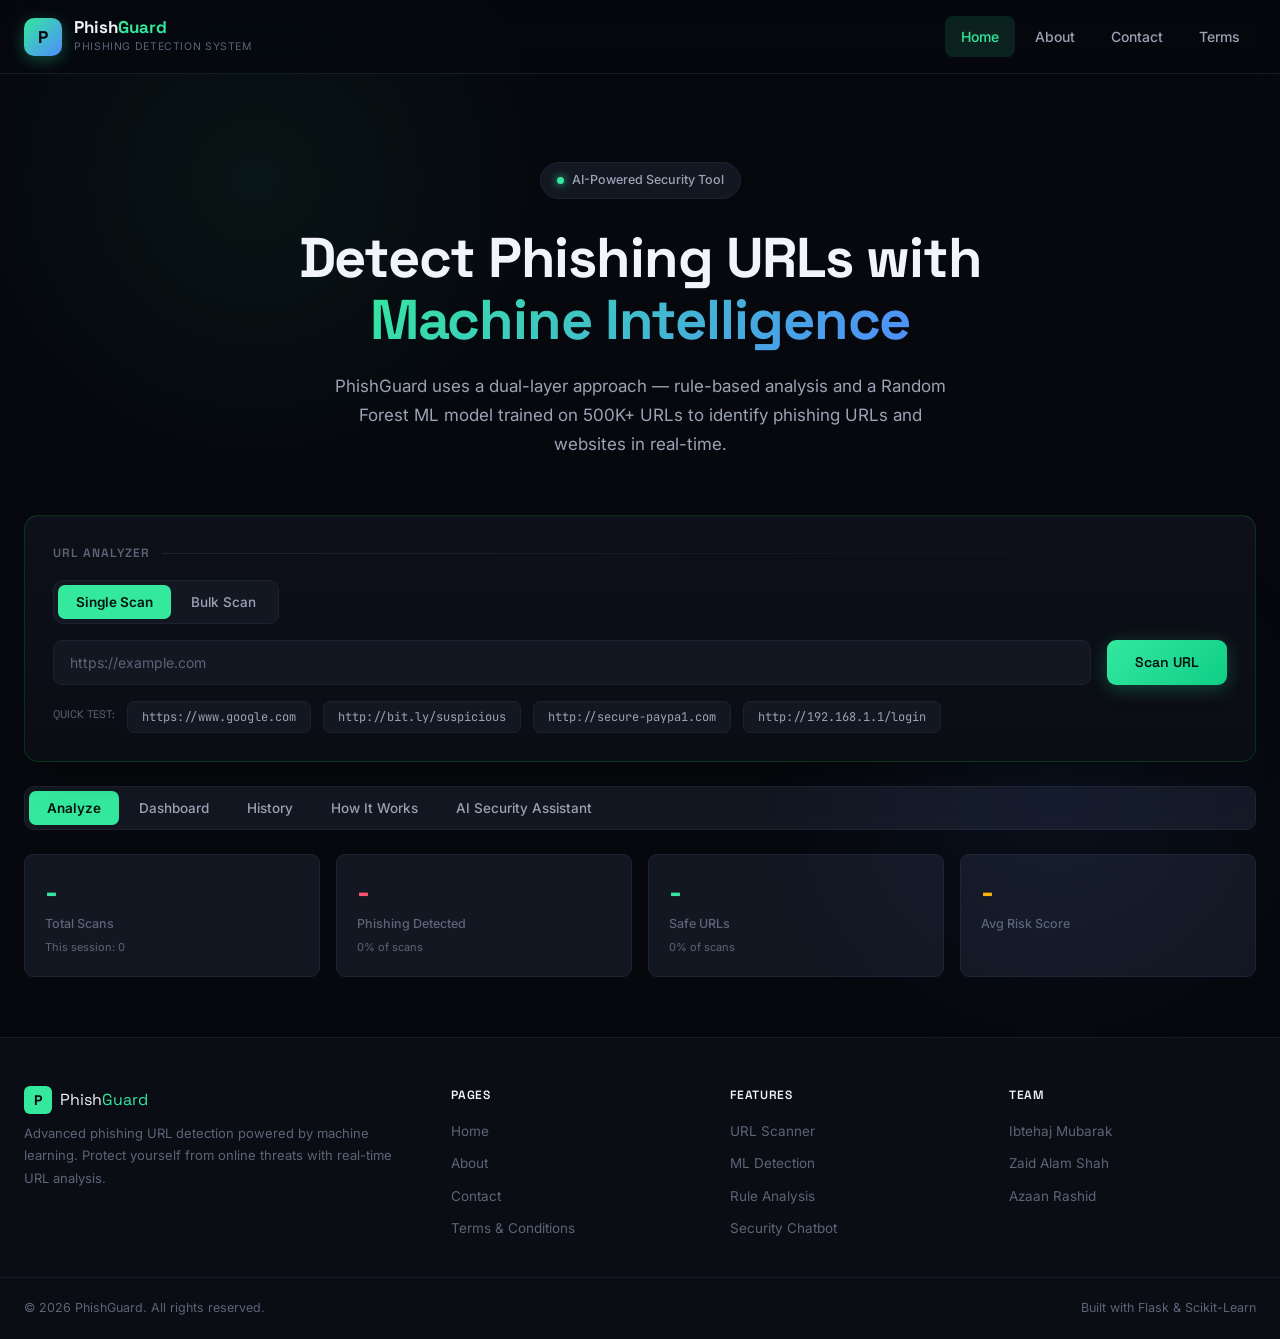
==== commit 59615ed6: "Fix content duplication: remove duplicate about/contact/terms/results sections from index.html SPA" ====
--- a/frontend/index.html
+++ b/frontend/index.html
@@ -373,215 +373,6 @@
     </main>
 </div>
 
-<div id="page-about" class="page-section">
-    <section class="page-header">
-        <div class="hero-badge" style="display:inline-flex;">
-            <span class="hero-badge-dot"></span>
-            About PhishGuard
-        </div>
-        <h1>Our Mission in <span>Cybersecurity</span></h1>
-        <p>We build tools that empower everyone to browse the web safely, without needing a degree in cybersecurity.</p>
-    </section>
-    <div class="about-grid">
-        <div class="about-card full">
-            <h3>Mission</h3>
-            <h2>Making the Web Safer, One URL at a Time</h2>
-            <p>PhishGuard is a final year project built by a team of three cybersecurity students at Hamdard University. Our goal is to create an accessible, accurate, and real-time phishing detection system that anyone can use. By combining rule-based analysis with a powerful machine learning model, we provide immediate feedback on whether a URL is safe or malicious — helping users avoid phishing attacks before they click.</p>
-        </div>
-        <div class="about-card">
-            <h3>How It Works</h3>
-            <h2>Dual-Layer Detection</h2>
-            <ul>
-                <li><strong style="color:var(--text);">Layer 1 — Rule Engine:</strong> Checks URLs against 15+ security rules (suspicious TLDs, brand impersonation, IP addresses, special characters, URL shorteners, etc.)</li>
-                <li><strong style="color:var(--text);">Layer 2 — ML Model:</strong> A Random Forest classifier (150 decision trees) trained on 500K+ URLs extracts 35 structural features and predicts phishing probability</li>
-                <li><strong style="color:var(--text);">Combined Verdict:</strong> Both scores are merged to produce a final risk assessment with clear visual feedback</li>
-            </ul>
-        </div>
-        <div class="about-card">
-            <h3>Performance</h3>
-            <h2>Model Accuracy</h2>
-            <ul>
-                <li><strong style="color:var(--text);">Accuracy:</strong> 90.94% on test data</li>
-                <li><strong style="color:var(--text);">Dataset:</strong> 507,196 URLs after deduplication</li>
-                <li><strong style="color:var(--text);">Features:</strong> 35 URL-based features</li>
-                <li><strong style="color:var(--text);">Top Predictors:</strong> Digit count, sensitive keywords, dot count, TLD patterns</li>
-                <li><strong style="color:var(--text);">Split:</strong> 80% training / 20% testing</li>
-            </ul>
-        </div>
-        <div class="about-card full">
-            <h3>Team</h3>
-            <h2>Meet the Developers</h2>
-            <div class="team-grid">
-                <div class="team-card">
-                    <div class="team-avatar">I</div>
-                    <h4>Ibtehaj Mubarak</h4>
-                    <p>Frontend &amp; UI Design</p>
-                </div>
-                <div class="team-card">
-                    <div class="team-avatar">Z</div>
-                    <h4>Zaid Alam Shah</h4>
-                    <p>Backend &amp; ML Model</p>
-                </div>
-                <div class="team-card">
-                    <div class="team-avatar">A</div>
-                    <h4>Azaan Rashid</h4>
-                    <p>Testing &amp; Documentation</p>
-                </div>
-            </div>
-        </div>
-        <div class="about-card full">
-            <h3>Technology</h3>
-            <h2>Tech Stack</h2>
-            <div class="tech-stack">
-                <span class="tech-badge">Python</span>
-                <span class="tech-badge">Flask</span>
-                <span class="tech-badge">Scikit-Learn</span>
-                <span class="tech-badge">Random Forest</span>
-                <span class="tech-badge">Pandas</span>
-                <span class="tech-badge">NumPy</span>
-                <span class="tech-badge">SQLite</span>
-                <span class="tech-badge">Joblib</span>
-                <span class="tech-badge">Tailwind CSS</span>
-                <span class="tech-badge">JavaScript</span>
-                <span class="tech-badge">HTML5</span>
-                <span class="tech-badge">Gunicorn</span>
-            </div>
-        </div>
-    </div>
-</div>
-
-<div id="page-contact" class="page-section">
-    <section class="page-header">
-        <div class="hero-badge" style="display:inline-flex;">
-            <span class="hero-badge-dot"></span>
-            Get In Touch
-        </div>
-        <h1>Contact <span>Us</span></h1>
-        <p>Have a question, suggestion, or found a phishing URL to report? We would love to hear from you.</p>
-    </section>
-    <div class="contact-grid" style="padding-bottom:60px;">
-        <div class="contact-form">
-            <h2>Send a Message</h2>
-            <p>Fill out the form below and we will get back to you.</p>
-            <form id="contactForm">
-                <div class="form-group">
-                    <label for="name">Your Name</label>
-                    <input type="text" id="name" class="input-field" placeholder="John Doe" required>
-                </div>
-                <div class="form-group">
-                    <label for="email">Email Address</label>
-                    <input type="email" id="email" class="input-field" placeholder="john@example.com" required>
-                </div>
-                <div class="form-group">
-                    <label for="subject">Subject</label>
-                    <input type="text" id="subject" class="input-field" placeholder="How can we help?" required>
-                </div>
-                <div class="form-group">
-                    <label for="message">Message</label>
-                    <textarea id="message" placeholder="Write your message here..." required></textarea>
-                </div>
-                <button type="submit" class="btn-primary" style="width:100%;">Send Message</button>
-            </form>
-            <div id="contactSuccess" class="hidden" style="display:none;margin-top:16px;padding:16px;background:var(--primary-dim);border:1px solid rgba(0,255,65,0.2);border-radius:8px;text-align:center;">
-                <p style="color:var(--primary);font-family:var(--font-heading);">MESSAGE SENT</p>
-                <p style="font-size:13px;color:var(--text-dim);margin-top:4px;">Thank you for reaching out. We will respond shortly.</p>
-            </div>
-        </div>
-        <div class="contact-info">
-            <div class="contact-info-card">
-                <div class="contact-icon">
-                    <svg fill="none" stroke="currentColor" viewBox="0 0 24 24"><path stroke-linecap="round" stroke-linejoin="round" stroke-width="2" d="M3 8l7.89 5.26a2 2 0 002.22 0L21 8M5 19h14a2 2 0 002-2V7a2 2 0 00-2-2H5a2 2 0 00-2 2v10a2 2 0 002 2z"/></svg>
-                </div>
-                <div>
-                    <h4>Email</h4>
-                    <p>phishguard@example.com</p>
-                </div>
-            </div>
-            <div class="contact-info-card">
-                <div class="contact-icon">
-                    <svg fill="none" stroke="currentColor" viewBox="0 0 24 24"><path stroke-linecap="round" stroke-linejoin="round" stroke-width="2" d="M17.657 16.657L13.414 20.9a1.998 1.998 0 01-2.827 0l-4.244-4.243a8 8 0 1111.314 0z"/><path stroke-linecap="round" stroke-linejoin="round" stroke-width="2" d="M15 11a3 3 0 11-6 0 3 3 0 016 0z"/></svg>
-                </div>
-                <div>
-                    <h4>Location</h4>
-                    <p>Hamdard University, Karachi, Pakistan</p>
-                </div>
-            </div>
-            <div class="contact-info-card">
-                <div class="contact-icon">
-                    <svg fill="none" stroke="currentColor" viewBox="0 0 24 24"><path stroke-linecap="round" stroke-linejoin="round" stroke-width="2" d="M12 8v4l3 3m6-3a9 9 0 11-18 0 9 9 0 0118 0z"/></svg>
-                </div>
-                <div>
-                    <h4>Response Time</h4>
-                    <p>We typically respond within 24 hours</p>
-                </div>
-            </div>
-            <div class="card" style="margin-top:8px;">
-                <p style="font-size:12px;color:var(--text-muted);line-height:1.7;">
-                    Found a suspicious URL? Use the <a href="/" style="color:var(--primary);">URL Analyzer</a> on our home page to check it instantly.
-                </p>
-            </div>
-        </div>
-    </div>
-</div>
-
-<div id="page-terms" class="page-section">
-    <section class="page-header">
-        <div class="hero-badge" style="display:inline-flex;">
-            <span class="hero-badge-dot"></span>
-            Legal
-        </div>
-        <h1>Terms &amp; <span>Conditions</span></h1>
-        <p>Please read these terms carefully before using PhishGuard.</p>
-    </section>
-    <div class="terms-content">
-        <section><h2>1. Acceptance of Terms</h2><p>By accessing or using PhishGuard (the "Service"), you agree to be bound by these Terms and Conditions. If you do not agree to these terms, please do not use the Service. PhishGuard is a final year cybersecurity project developed by students at Hamdard University.</p></section>
-        <section><h2>2. Description of Service</h2><p>PhishGuard provides a web-based phishing URL detection system that analyzes URLs using a combination of rule-based analysis and machine learning. The Service is provided for educational and informational purposes only. It is not a substitute for professional cybersecurity solutions.</p></section>
-        <section><h2>3. Disclaimer of Warranties</h2><p>The Service is provided on an "as is" and "as available" basis without any warranties of any kind, either express or implied. PhishGuard does not guarantee that:</p><ul><li>The Service will detect all phishing URLs with 100% accuracy</li><li>The Service will be uninterrupted or error-free</li><li>Any URL marked as "safe" is completely free of risk</li><li>Any URL marked as "phishing" is malicious</li></ul></section>
-        <section><h2>4. Limitation of Liability</h2><p>In no event shall the PhishGuard team, its members, or Hamdard University be liable for any direct, indirect, incidental, special, consequential, or punitive damages arising out of or relating to the use of or inability to use the Service. This includes, but is not limited to, damages for loss of data, financial loss, or cybersecurity incidents that occur as a result of using or relying on the Service.</p></section>
-        <section><h2>5. User Responsibilities</h2><p>As a user of PhishGuard, you agree to:</p><ul><li>Use the Service only for lawful purposes</li><li>Not attempt to reverse engineer, disrupt, or abuse the Service</li><li>Not submit URLs with malicious intent to attack the system</li><li>Understand that the Service is an academic project and may have limitations</li><li>Exercise your own judgment when evaluating URL safety</li></ul></section>
-        <section><h2>6. Privacy</h2><p>PhishGuard stores URLs submitted for analysis along with the analysis results in a local database. This data is used solely for:</p><ul><li>Displaying scan history to users</li><li>Generating aggregate statistics (total scans, phishing percentages, etc.)</li><li>Improving the Service</li></ul><p>We do not collect personal information, track users across sessions, or share submitted URLs with third parties. Scan data is stored locally and can be cleared by the user at any time.</p></section>
-        <section><h2>7. Changes to Terms</h2><p>We reserve the right to modify these terms at any time. Changes will be effective immediately upon posting to this page. Continued use of the Service after changes constitutes acceptance of the new terms.</p></section>
-        <section><h2>8. Contact</h2><p>For questions about these terms, please <a href="/contact" style="color:var(--primary);">contact us</a>.</p></section>
-        <section><h2>9. Governing Law</h2><p>These terms shall be governed by and construed in accordance with the laws of Pakistan. Any disputes arising under these terms shall be subject to the jurisdiction of the courts of Karachi, Pakistan.</p></section>
-        <div style="margin-top:40px;padding:20px;border:1px solid var(--border);border-radius:8px;text-align:center;">
-            <p style="font-family:var(--font-heading);color:var(--primary);font-size:13px;">LAST UPDATED: JUNE 2026</p>
-            <p style="font-size:12px;color:var(--text-muted);margin-top:4px;">PhishGuard v1.0 — Hamdard University, Karachi</p>
-        </div>
-    </div>
-</div>
-
-<div id="page-results" class="page-section">
-    <section class="page-header">
-        <div class="hero-badge" style="display:inline-flex;">
-            <span class="hero-badge-dot"></span>
-            Bulk Scan Complete
-        </div>
-        <h1>Scan <span>Results</span></h1>
-        <p>Detailed results for all scanned URLs. Color-coded by risk level for quick review.</p>
-    </section>
-    <main class="max-w-7xl mx-auto px-4 sm:px-6" id="resultsApp">
-        <div id="resultsEmpty" class="hidden" style="text-align:center;padding:60px 0;">
-            <div style="font-family:var(--font-heading);font-size:48px;color:var(--text-muted);margin-bottom:16px;">:</div>
-            <p style="color:var(--text-dim);margin-bottom:24px;">No results found. Please run a bulk scan from the home page.</p>
-            <a href="/" class="btn-primary" style="display:inline-block;text-decoration:none;">Back to Home</a>
-        </div>
-        <div id="resultsContent" class="hidden">
-            <div class="summary-bar" id="summaryBar"></div>
-            <div class="card" style="border-color:rgba(0,255,65,0.15);">
-                <div class="flex items-center gap-3 mb-4">
-                    <div style="font-family:var(--font-heading);color:var(--primary);font-size:13px;">DETAILED_RESULTS</div>
-                    <div style="flex:1;height:1px;background:linear-gradient(90deg,var(--border-glow),transparent);"></div>
-                    <span id="resultCount" style="font-size:11px;color:var(--text-muted);font-family:var(--font-heading);"></span>
-                </div>
-                <div id="resultsList"></div>
-            </div>
-            <div style="text-align:center;padding:32px 0;">
-                <a href="/" class="btn-primary" style="display:inline-block;text-decoration:none;">Back to Home</a>
-            </div>
-        </div>
-    </main>
-</div>
-
 <div id="loadingOverlay" class="hidden" style="position:fixed;inset:0;background:rgba(0,0,0,0.85);backdrop-filter:blur(8px);display:none;align-items:center;justify-content:center;z-index:999;">
     <div class="card" style="text-align:center;padding:40px;min-width:340px;" id="loadingCard">
         <div class="loader"></div>
